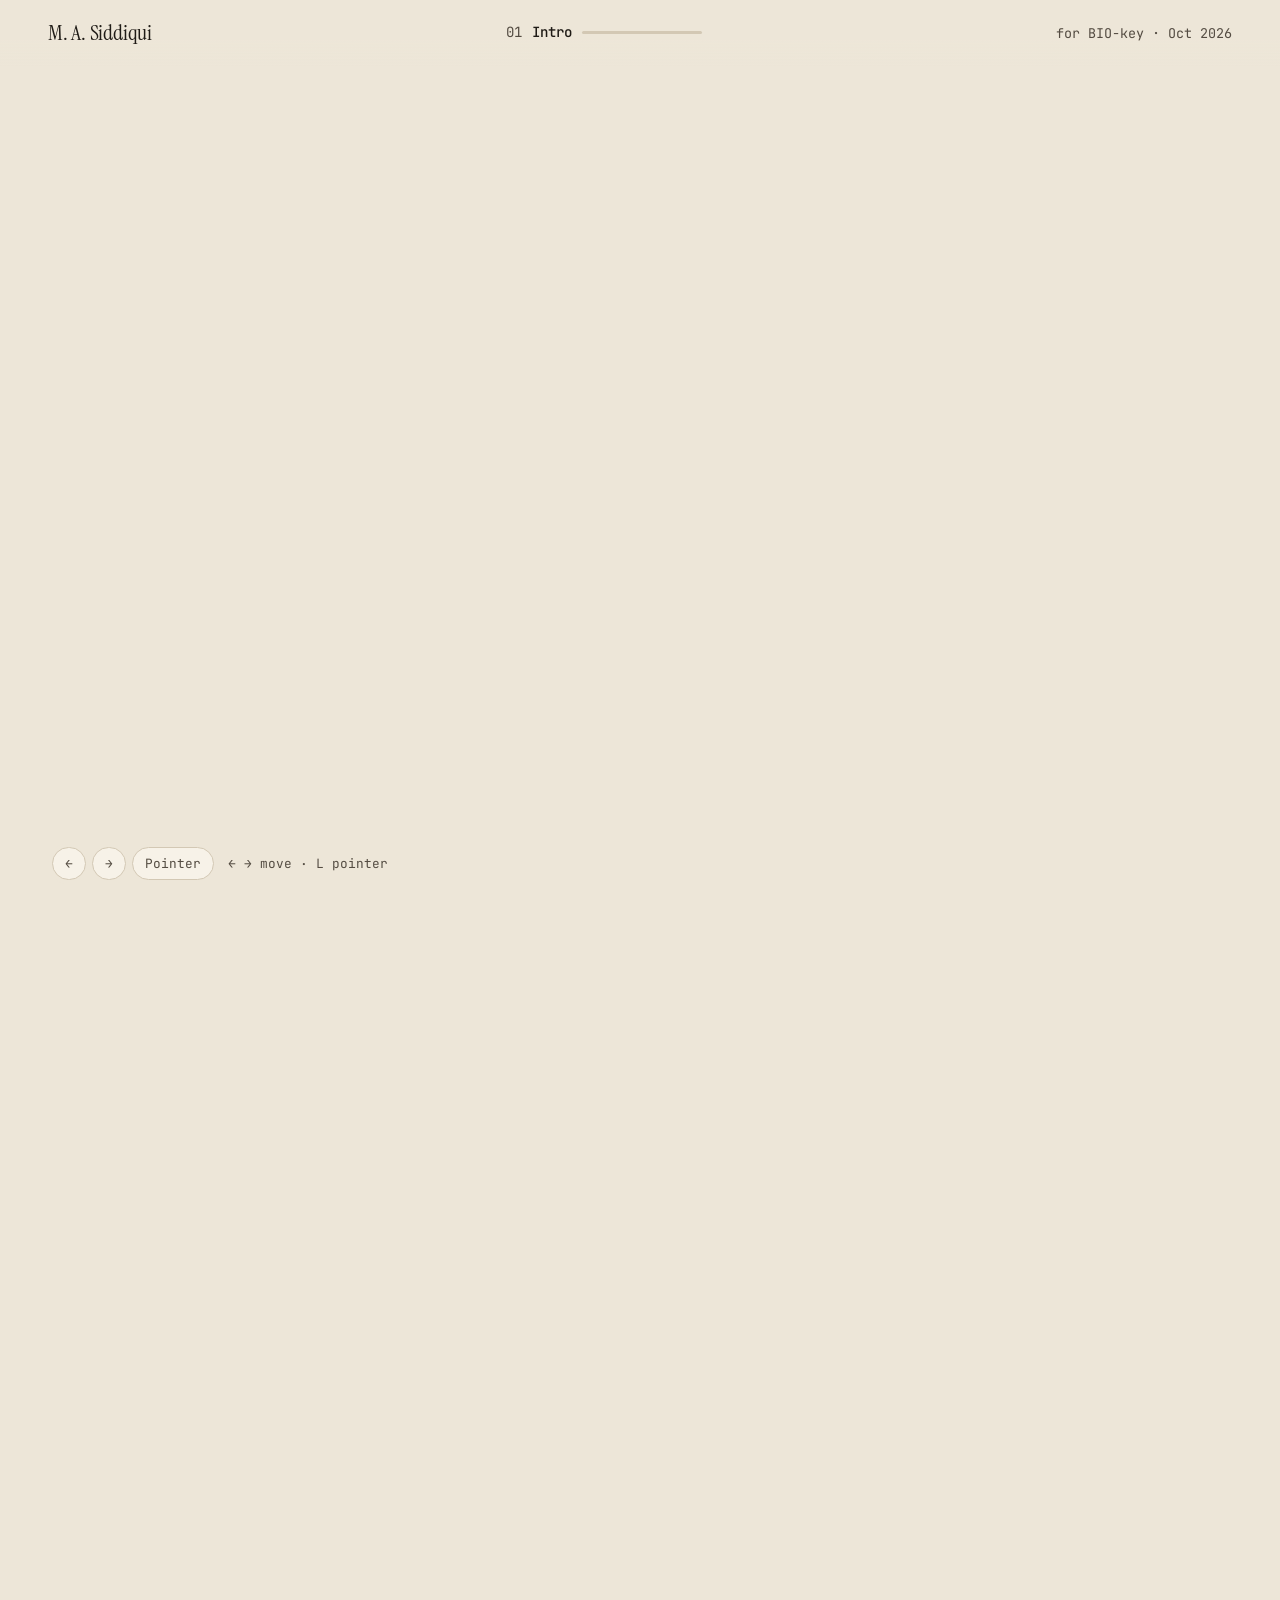
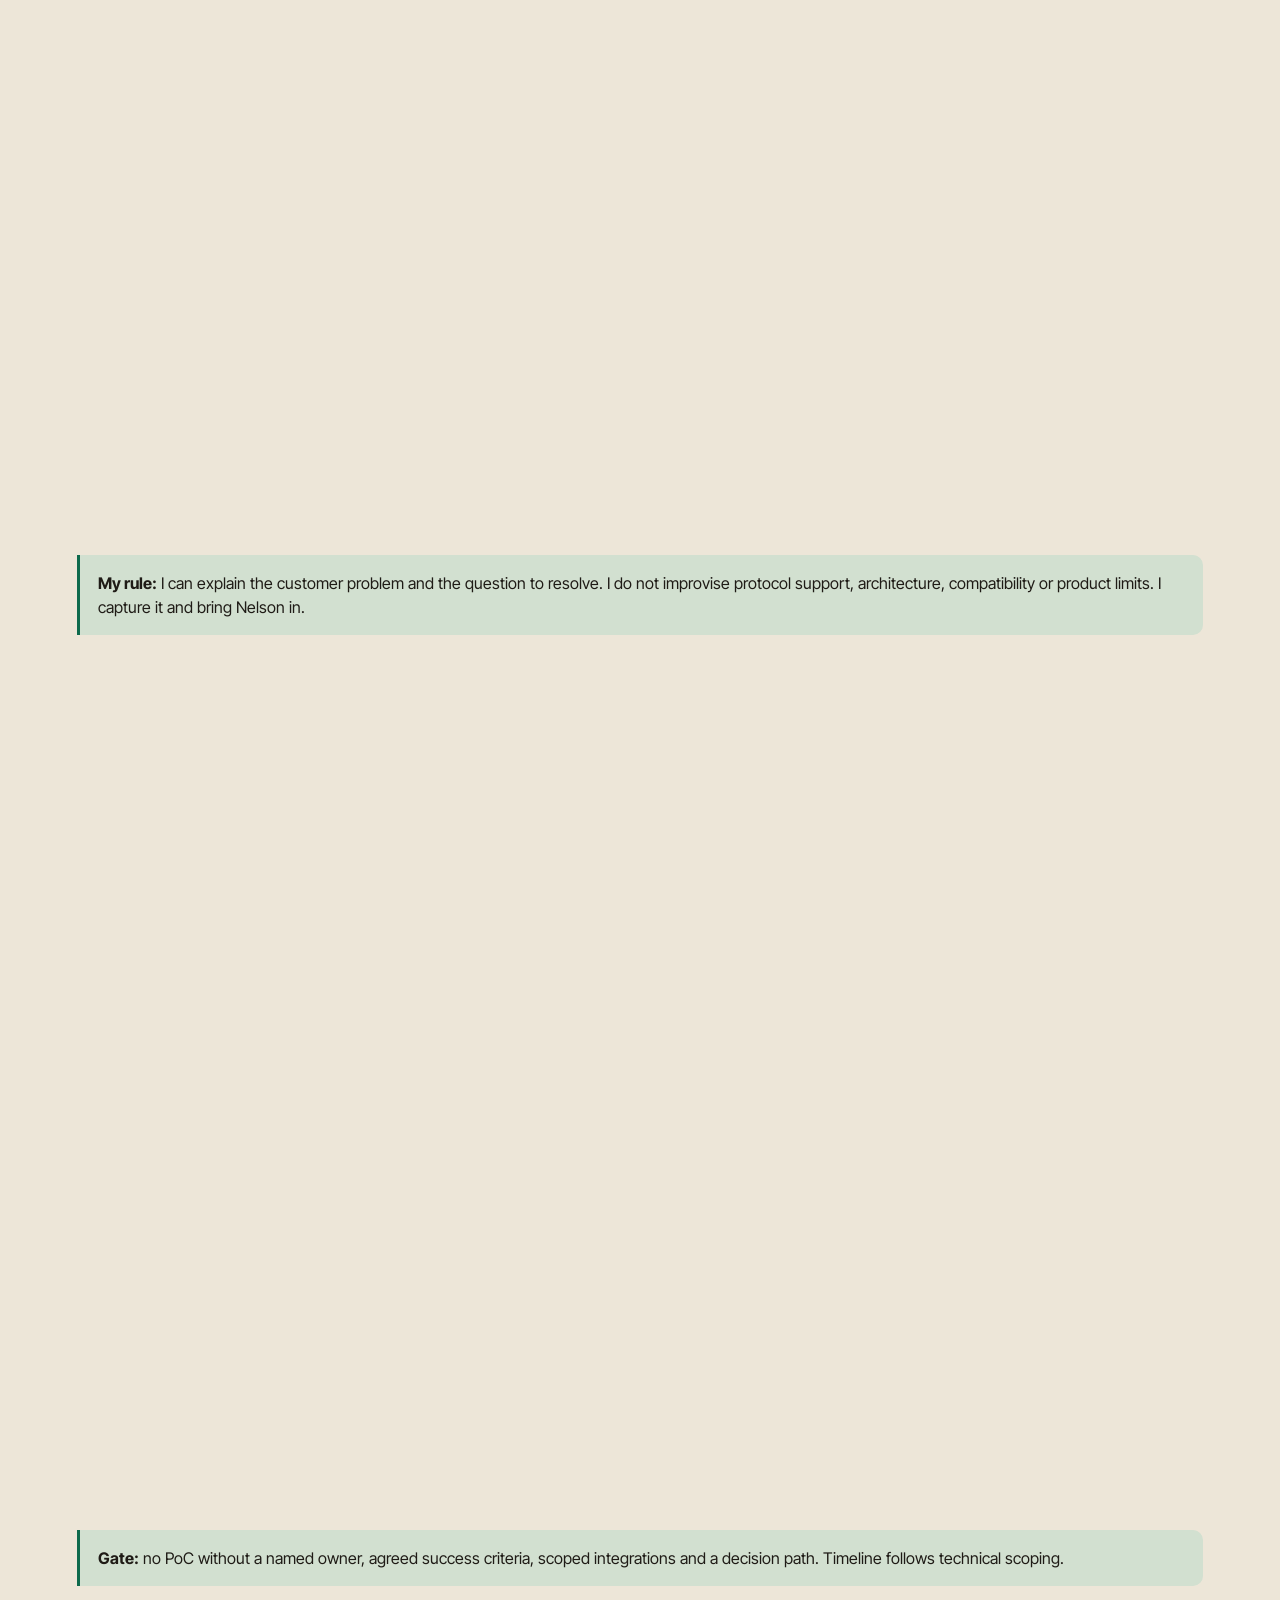
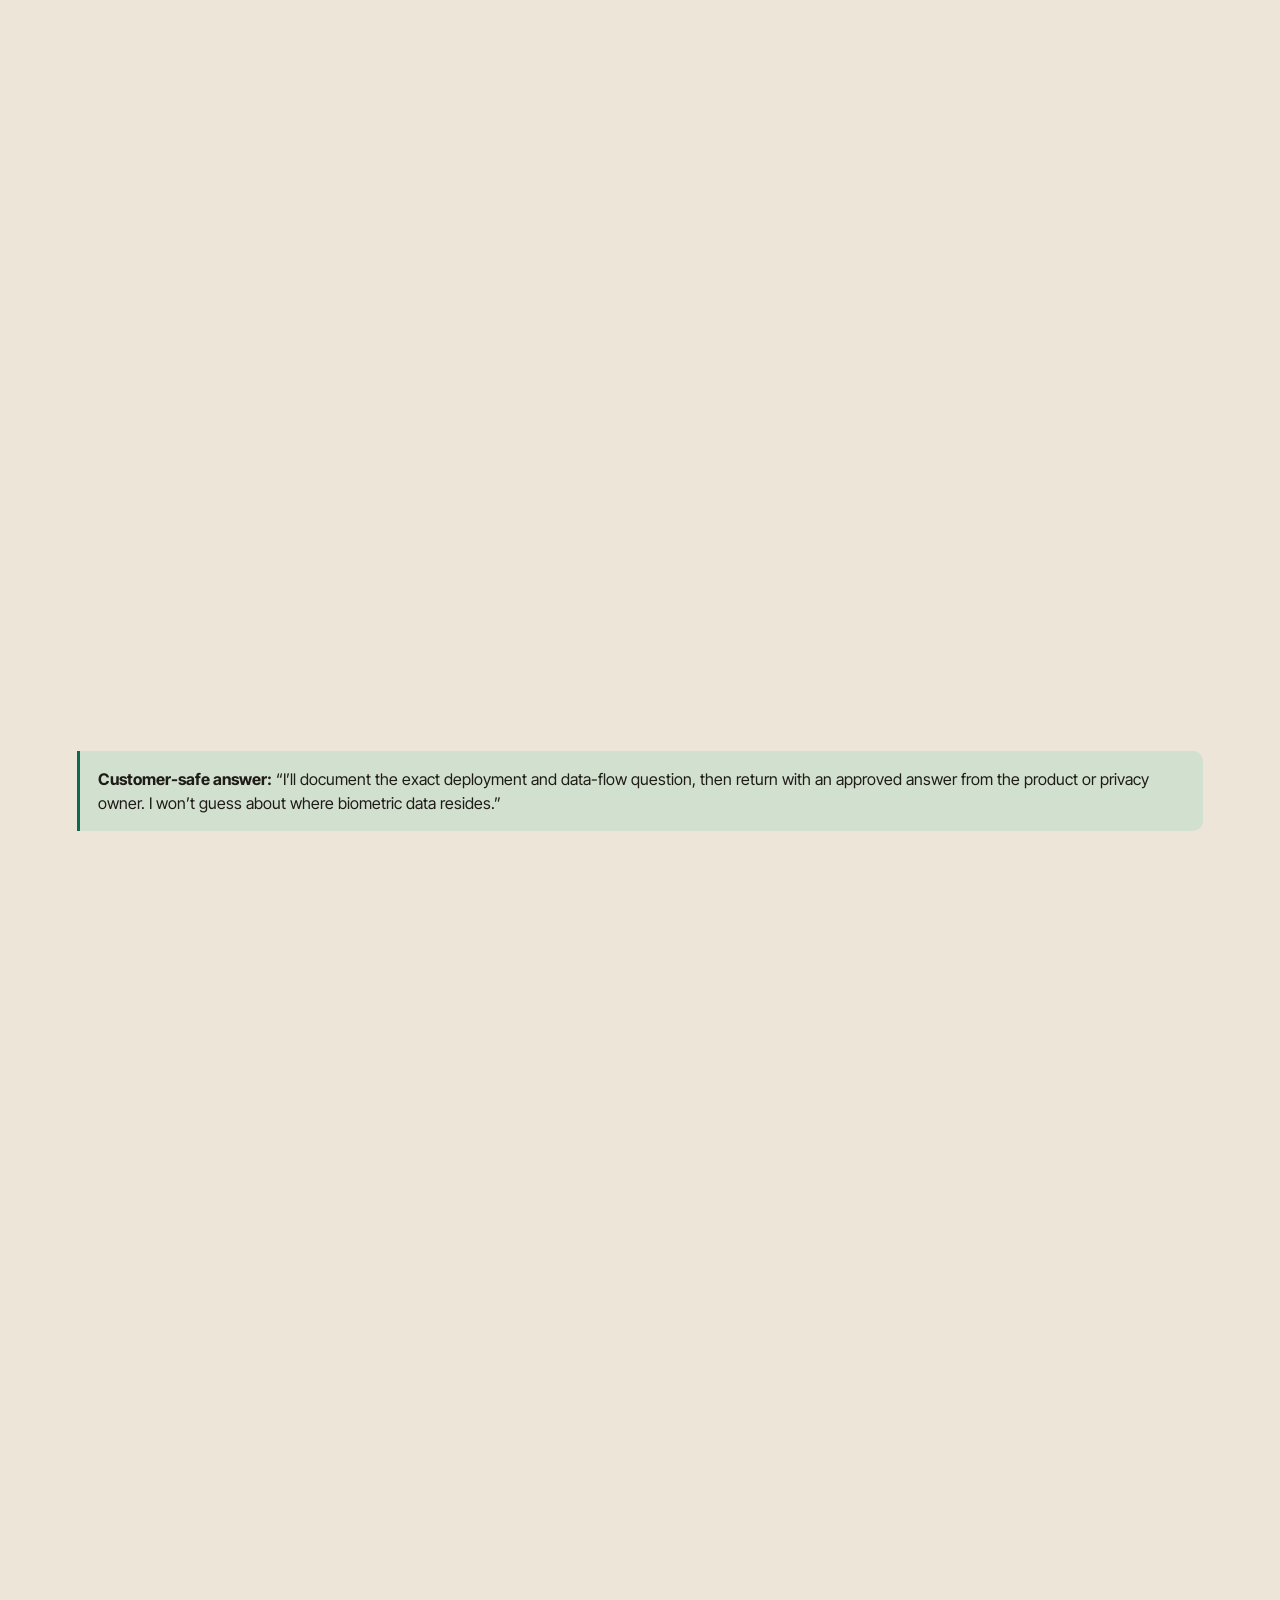
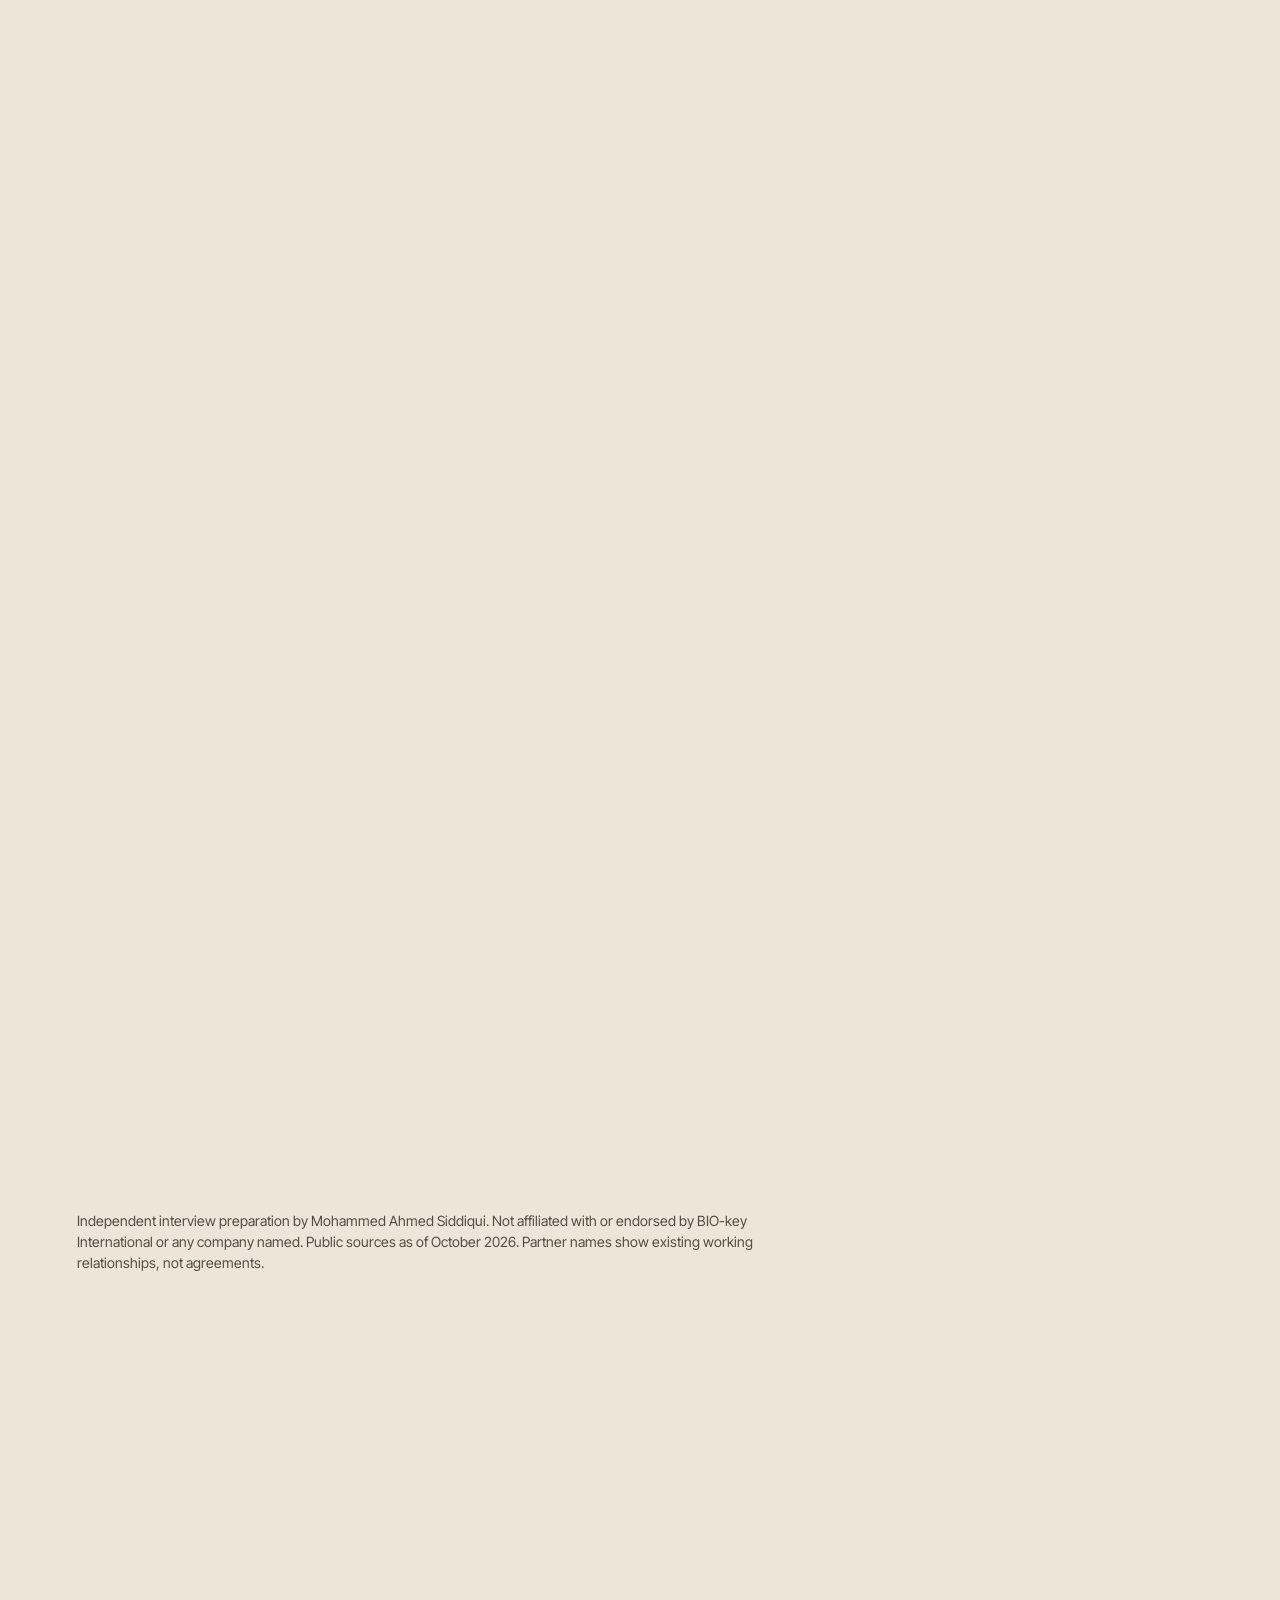
==== bio-key-v2/index.html @ af15a0be "Add bio-key-v2: updated site with Qualification gate section, Round 2 scenes, RTL/Arabic support" ====
<!doctype html>
<html lang="en">
<head>
<meta charset="utf-8">
<meta name="viewport" content="width=device-width,initial-scale=1">
<meta name="robots" content="noindex, nofollow">
<title>Mohammed Ahmed Siddiqui · BIO-key, Saudi Arabia</title>
<link rel="preconnect" href="https://fonts.googleapis.com">
<link rel="preconnect" href="https://fonts.gstatic.com" crossorigin>
<link href="https://fonts.googleapis.com/css2?family=Instrument+Serif:ital@0;1&family=Inter+Tight:wght@400;500;600;700&family=JetBrains+Mono:wght@400;500&display=swap" rel="stylesheet">
<style>
:root{
 --paper:#EDE6D8;--card:#F7F2E8;--ink:#1F1B16;--mut:#544C42;--faint:#8C8478;--rule:#D3C8B4;
 --acc:#0D6A4C;--acc-soft:#D2E0D0;--hot:#BB4C26;--hot-soft:#F1DACB;--blue:#2F5596;--amber:#8E5C08;--bar:#4A443B;
 --serif:"Instrument Serif",Georgia,"Times New Roman",serif;
 --sans:"Inter Tight",-apple-system,BlinkMacSystemFont,"Segoe UI",Roboto,Arial,sans-serif;
 --mono:"JetBrains Mono",ui-monospace,Menlo,Consolas,monospace;
 --ease:cubic-bezier(.16,1,.3,1);
}
*{box-sizing:border-box;margin:0;padding:0}
html{background:var(--paper);scroll-behavior:smooth;scroll-snap-type:y proximity}
body{font-family:var(--sans);font-size:18px;line-height:1.5;color:var(--ink);background:var(--paper);-webkit-font-smoothing:antialiased;overflow-x:hidden}
a{color:var(--acc);text-underline-offset:3px}
button{font:inherit;color:inherit}
:focus-visible{outline:2px solid var(--hot);outline-offset:3px;border-radius:6px}
::selection{background:var(--acc-soft)}

/* chrome */
.topbar{position:fixed;top:0;left:0;right:0;z-index:30;display:flex;align-items:center;justify-content:space-between;padding:16px clamp(18px,4vw,48px);background:linear-gradient(var(--paper) 60%,rgba(237,230,216,0));pointer-events:none}
.topbar>*{pointer-events:auto}
.brand{font-family:var(--serif);font-size:1.4rem;letter-spacing:-.01em}
.where{font-family:var(--mono);font-size:.88rem;color:var(--mut);display:flex;gap:10px;align-items:center}
.where b{color:var(--ink);font-weight:500}
.where .pbar{display:inline-block;width:120px;height:3px;background:var(--rule);position:relative;overflow:hidden;border-radius:2px}
.where .pbar i{position:absolute;left:0;top:0;bottom:0;width:100%;background:var(--acc);transform-origin:left;transform:scaleX(0);transition:transform .7s var(--ease)}
.for{font-family:var(--mono);font-size:.84rem;color:var(--mut)}
@media(max-width:760px){.for,.where .pbar{display:none}}
.rail{position:fixed;right:clamp(10px,1.6vw,22px);top:50%;transform:translateY(-50%);z-index:30;display:flex;flex-direction:column;gap:6px}
.rail button{display:flex;align-items:center;justify-content:flex-end;gap:10px;background:none;border:0;cursor:pointer;padding:3px 0}
.rail span{font-family:var(--mono);font-size:.76rem;color:var(--mut);opacity:0;transform:translateX(6px);transition:opacity .35s var(--ease),transform .35s var(--ease);white-space:nowrap}
.rail i{width:9px;height:9px;border-radius:50%;border:1.5px solid var(--faint);transition:all .35s var(--ease)}
.rail button:hover span,.rail button[aria-current=true] span{opacity:1;transform:none}
.rail button[aria-current=true] i{background:var(--acc);border-color:var(--acc);transform:scale(1.25)}
.rail button[aria-current=true] span{color:var(--ink)}
@media(max-width:900px){.rail{display:none}}
.ctrl{position:fixed;left:clamp(18px,4vw,48px);bottom:16px;z-index:30;display:flex;gap:6px;align-items:center;font-family:var(--mono);font-size:.8rem;color:var(--mut);background:var(--paper);padding:4px 10px 4px 4px;border-radius:99px}
.ctrl button{background:var(--card);border:1px solid var(--rule);border-radius:99px;padding:6px 12px;cursor:pointer;transition:transform .3s var(--ease),border-color .2s}
.ctrl button:hover{border-color:var(--ink);transform:translateY(-2px)}
.ctrl button[aria-pressed=true]{background:var(--hot);color:var(--card);border-color:var(--hot)}
.ctrl .k{margin-left:8px}
@media(max-width:760px){.ctrl .k,.ctrl .opt{display:none}}
#laser{position:fixed;left:0;top:0;width:22px;height:22px;margin:-11px 0 0 -11px;border-radius:50%;background:rgba(187,76,38,.92);box-shadow:0 0 0 6px rgba(187,76,38,.2),0 0 24px rgba(187,76,38,.55);pointer-events:none;z-index:50;display:none;will-change:transform}
body.laser #laser{display:block}
body.laser{cursor:none}
.ripple{position:fixed;width:16px;height:16px;margin:-8px 0 0 -8px;border:2px solid var(--hot);border-radius:50%;pointer-events:none;z-index:49;animation:rip .7s var(--ease) forwards}
@keyframes rip{to{transform:scale(5);opacity:0}}

/* layout */
section{min-height:100vh;scroll-snap-align:start;display:flex;align-items:center;padding:96px clamp(20px,6vw,96px) 84px;position:relative}
.wrap{width:100%;max-width:1240px;margin:0 auto;transform-origin:center center}
@media(min-width:900px) and (min-height:600px){
 html{scroll-snap-type:y mandatory}
 section{height:100vh;min-height:0;overflow:hidden;padding:78px clamp(48px,6vw,110px) 66px}
}
.sh{display:flex;align-items:baseline;gap:14px;font-family:var(--mono);font-size:.86rem;color:var(--mut);margin-bottom:16px;text-transform:uppercase;letter-spacing:.1em}
.sh .no{color:var(--acc);font-weight:500}
.sh .ln{flex:0 0 60px;height:1px;background:var(--rule);transform-origin:left}
h1{font-family:var(--serif);font-weight:400;font-size:clamp(3.4rem,9vw,8.2rem);line-height:.92;letter-spacing:-.025em}
h2{font-family:var(--serif);font-weight:400;font-size:clamp(2.4rem,4.4vw,4rem);line-height:1.02;letter-spacing:-.02em;max-width:22ch}
h2 em,h1 em{font-style:italic;color:var(--acc)}
h3{font-size:1.08rem;font-weight:600;letter-spacing:-.01em}
.lede{font-size:clamp(1.05rem,1.4vw,1.22rem);color:var(--mut);max-width:58ch;margin-top:12px}
.card{background:var(--card);border:1px solid var(--rule);border-radius:14px;padding:22px}
.mono{font-family:var(--mono);font-size:.84rem;color:var(--mut);letter-spacing:.01em}
.tag{display:inline-block;font-family:var(--mono);font-size:.72rem;letter-spacing:.05em;text-transform:uppercase;padding:2px 9px;border-radius:99px;border:1px solid currentColor;white-space:nowrap;vertical-align:middle}
.t-source{color:var(--acc)}.t-claim{color:var(--amber)}.t-inference{color:var(--blue)}.t-verify{color:var(--hot)}.t-cv{color:var(--ink)}
.grid{display:grid;gap:16px}
.mt{margin-top:26px}
svg{display:block;width:100%;height:auto;overflow:visible}
svg text{font-family:var(--sans);fill:var(--ink)}
svg .m{font-family:var(--mono);fill:var(--mut);font-size:12px}

/* motion */
.r{opacity:0;transform:translateY(22px);transition:opacity .8s var(--ease),transform 1s var(--ease);transition-delay:calc(var(--d,0) * 75ms)}
.in .r{opacity:1;transform:none}
.in .sh .ln{animation:ln 1s var(--ease) both}
@keyframes ln{from{transform:scaleX(0)}}
.gx{transform:scaleX(0);transform-box:fill-box;transform-origin:left center;transition:transform 1.1s var(--ease);transition-delay:calc(var(--d,0) * 70ms + 250ms)}
.gy{transform:scaleY(0);transform-box:fill-box;transform-origin:center bottom;transition:transform 1.2s var(--ease);transition-delay:calc(var(--d,0) * 120ms + 250ms)}
.in .gx,.in .gy{transform:none}
.pop{opacity:0;transform:scale(.3);transform-box:fill-box;transform-origin:center;transition:opacity .5s ease,transform .8s var(--ease);transition-delay:calc(var(--d,0) * 60ms + 200ms)}
.in .pop{opacity:1;transform:none}
.drw{stroke-dasharray:100;stroke-dashoffset:100;transition:stroke-dashoffset 1.6s var(--ease);transition-delay:calc(var(--d,0) * 60ms + 150ms)}
.in .drw{stroke-dashoffset:var(--to,0)}
.swap{animation:sw .45s var(--ease)}
@keyframes sw{from{opacity:0;transform:translateY(6px)}}
@media(prefers-reduced-motion:reduce){html{scroll-behavior:auto}.r,.gx,.gy,.pop,.drw{transition:none!important}.r,.pop{opacity:1;transform:none}.gx,.gy{transform:none}.drw{stroke-dashoffset:var(--to,0)}.flow i,.swap{animation:none!important}}

@media(max-width:760px){#s-qualify .grid,#s-techmap .grid,#s-poc .grid,#s-privacy .grid,#s-never .grid{grid-template-columns:1fr!important}}
/* hero */
.hero .kick{font-family:var(--mono);font-size:.88rem;color:var(--mut);letter-spacing:.06em;text-transform:uppercase}
.hero h1{margin-top:20px}
.hero .say{font-family:var(--serif);font-style:italic;font-size:clamp(1.5rem,2.5vw,2.1rem);line-height:1.2;margin-top:24px;max-width:32ch}
.hero .facts{display:flex;flex-wrap:wrap;gap:8px 18px;margin-top:20px;font-family:var(--mono);font-size:.88rem;color:var(--mut)}
.hero .facts span::before{content:"— ";color:var(--acc)}
.stats{display:grid;grid-template-columns:repeat(4,1fr);border-top:1.5px solid var(--ink);margin-top:40px}
.stat{padding:18px 18px 4px 0;border-right:1px solid var(--rule)}
.stat:last-child{border-right:0}
.stat+.stat{padding-left:18px}
.stat b{display:block;font-family:var(--serif);font-weight:400;font-size:clamp(2.4rem,4.2vw,3.7rem);line-height:1;letter-spacing:-.02em}
.stat span{display:block;font-size:.95rem;color:var(--mut);margin-top:8px;max-width:22ch}
@media(max-width:760px){.stats{grid-template-columns:1fr 1fr}.stat:nth-child(2){border-right:0}.stat:nth-child(3){padding-left:0}}
.hfoot{display:flex;flex-wrap:wrap;align-items:center;justify-content:space-between;gap:16px;margin-top:28px}
.toc{display:flex;flex-wrap:wrap;gap:8px}
.toc button{background:none;border:1px solid var(--rule);border-radius:99px;padding:6px 14px;font-size:.92rem;cursor:pointer;transition:border-color .3s,color .3s,transform .3s var(--ease)}
.toc button:hover{border-color:var(--acc);color:var(--acc);transform:translateY(-2px)}
.toc button b{font-family:var(--mono);font-weight:400;color:var(--acc);margin-right:6px;font-size:.8rem}
.stop{font-family:var(--serif);font-style:italic;font-size:1.25rem;color:var(--mut)}
.stop::before{content:"";display:inline-block;width:8px;height:8px;border-radius:50%;background:var(--acc);margin-right:10px;vertical-align:middle;animation:pulse 2.4s ease-in-out infinite}
@keyframes pulse{50%{opacity:.25}}

/* brief */
.brief{grid-template-columns:repeat(3,1fr);margin-top:36px}
.brief .card{padding:30px;transition:transform .5s var(--ease),box-shadow .5s var(--ease)}
.brief .card:hover{transform:translateY(-6px);box-shadow:0 22px 40px -28px rgba(31,27,22,.4)}
.brief .n{font-family:var(--serif);font-size:3.6rem;line-height:1;color:var(--acc)}
.brief h3{margin-top:14px;font-size:1.35rem;line-height:1.25}
.brief p{color:var(--mut);margin-top:10px;font-size:1.02rem}
@media(max-width:900px){.brief{grid-template-columns:1fr}}

/* career */
.career{grid-template-columns:1.6fr 1fr;align-items:stretch;margin-top:28px}
@media(max-width:960px){.career{grid-template-columns:1fr}}
.role{cursor:pointer}
.role rect.b{transition:fill .3s}
.role:hover rect.b{fill:#2E7A5E}
.role.sel rect.b{fill:var(--acc)}
.role.sel text.l{font-weight:700}
.panel{min-height:340px}
.panel h3{font-size:1.55rem;font-family:var(--serif);font-weight:400;letter-spacing:-.01em;line-height:1.15}
.panel ul{list-style:none;margin-top:14px;display:flex;flex-direction:column;gap:10px}
.panel li{padding-left:18px;position:relative;font-size:1rem}
.panel li::before{content:"";position:absolute;left:0;top:.65em;width:8px;height:2px;background:var(--acc)}

/* record */
.rec{grid-template-columns:repeat(3,1fr);margin-top:26px}
.rec .card{display:flex;flex-direction:column;gap:6px}
.rec .big{font-family:var(--serif);font-size:2.8rem;line-height:1;letter-spacing:-.02em;margin-top:6px}
.rec .cap{font-size:.95rem;color:var(--mut)}
@media(max-width:960px){.rec{grid-template-columns:1fr 1fr}}
@media(max-width:620px){.rec{grid-template-columns:1fr}}
.months{display:grid;grid-template-columns:repeat(20,1fr);gap:3px;margin-top:18px;align-items:end;height:58px}
.months i{display:block;height:30px;border-radius:3px;background:var(--rule);transform-origin:bottom}
.months i.best{background:var(--acc);height:56px}
.in .months i{animation:mb .7s var(--ease) both;animation-delay:calc(var(--d) * 35ms + 300ms)}
@keyframes mb{from{transform:scaleY(0)}}
.mlab{display:flex;justify-content:space-between;font-family:var(--mono);font-size:.74rem;color:var(--mut);margin-top:6px}

/* network */
.netw{grid-template-columns:1.35fr 1fr;align-items:center;margin-top:20px}
@media(max-width:960px){.netw{grid-template-columns:1fr}}
.filters{display:flex;flex-wrap:wrap;gap:8px}
.filters button{background:var(--card);border:1px solid var(--rule);border-radius:99px;padding:7px 15px;cursor:pointer;font-size:.92rem;transition:background .3s,color .3s,border-color .3s}
.filters button[aria-pressed=true]{background:var(--ink);color:var(--paper);border-color:var(--ink)}
.nn{transition:opacity .35s}
.nn circle{transition:transform .4s var(--ease);transform-box:fill-box;transform-origin:center}
.nn:hover circle{transform:scale(1.5)}
.nl{stroke:var(--rule);stroke-width:1.2;transition:opacity .35s,stroke .35s}
.fade{opacity:.12}
.groups{display:flex;flex-direction:column;gap:14px;margin-top:20px}
.groups .g{display:flex;align-items:baseline;border-bottom:1px solid var(--rule);padding-bottom:12px;cursor:pointer}
.groups .g b{font-family:var(--serif);font-size:2.5rem;font-weight:400;line-height:1;margin-right:14px;min-width:64px}
.groups .g span{color:var(--mut);font-size:.95rem}

/* market */
.mkt{grid-template-columns:1fr 1.25fr;margin-top:24px;align-items:start}
@media(max-width:960px){.mkt{grid-template-columns:1fr}}
.ctl{display:flex;flex-direction:column}
.ctl button{display:flex;align-items:center;gap:14px;text-align:left;background:none;border:0;border-bottom:1px solid var(--rule);padding:13px 12px;cursor:pointer;transition:background-color .25s,box-shadow .25s}
.ctl button:hover{background:rgba(247,242,232,.6)}
.ctl button[aria-pressed=true]{background:var(--card);box-shadow:inset 4px 0 0 var(--acc)}
.ctl .code{font-family:var(--mono);font-size:.84rem;color:var(--acc);min-width:110px}
.ctl .nm{font-size:1rem;flex:1}
.ctlD{height:268px;overflow:hidden}
.ctlD h3{font-family:var(--serif);font-weight:400;font-size:2rem;line-height:1.1;margin-top:8px}
.ctlD .lab{font-family:var(--mono);font-size:.74rem;text-transform:uppercase;letter-spacing:.1em;color:var(--mut);margin-top:16px}
.ctlD p{margin-top:4px;font-size:1.02rem}
.heat{margin-top:14px}
.heat table{width:100%;border-collapse:collapse;font-size:.95rem}
.heat th{font-family:var(--mono);font-weight:400;font-size:.76rem;color:var(--mut);text-align:center;padding:6px}
.heat th:first-child{text-align:left}
.heat td{padding:8px 6px;border-top:1px solid var(--rule);text-align:center}
.heat td:first-child{text-align:left}
.dot{display:inline-block;width:15px;height:15px;border-radius:50%;border:1.5px solid var(--acc);vertical-align:middle}
.dot.f{background:var(--acc)}.dot.h{background:linear-gradient(90deg,var(--acc) 50%,transparent 50%)}.dot.o{border-color:var(--faint)}

/* bk */
.bkrow{grid-template-columns:1.25fr 1fr 1fr 1fr;margin-top:16px}
@media(max-width:960px){.bkrow{grid-template-columns:1fr 1fr}}
.bkrow .card{padding:16px 18px}
.bkrow b{display:block;font-family:var(--serif);font-weight:400;font-size:2.2rem;line-height:1.05}
.bkrow .ds{display:block;font-size:.92rem;color:var(--mut);margin:6px 0 10px}
.legend{display:flex;flex-wrap:wrap;gap:16px;font-size:.92rem;color:var(--mut);margin-top:8px}
.legend i{display:inline-block;width:11px;height:11px;border-radius:50%;margin-right:6px;vertical-align:middle}
.ev .evn{transition:fill .2s}
.ev:hover .evn{fill:var(--acc)}

/* fit */
.fitw{grid-template-columns:1.6fr 1fr;margin-top:22px;align-items:start}
@media(max-width:960px){.fitw{grid-template-columns:1fr}}
.fm{width:100%;border-collapse:collapse}
.fm th{font-family:var(--mono);font-weight:400;font-size:.76rem;color:var(--mut);text-transform:uppercase;letter-spacing:.08em;padding:0 8px 10px;text-align:center}
.fm th:first-child{text-align:left}
.fm td{border-top:1px solid var(--rule);padding:10px 8px;vertical-align:middle}
.fm td.c{text-align:center;width:84px}
.fm .need{font-size:1rem;font-weight:600}
.fm .ev2{font-size:.9rem;color:var(--mut);margin-top:2px}
.fm tr{transition:background-color .25s}
.fm tr:hover{background:rgba(237,230,216,.6)}
.fdot{display:inline-block;width:17px;height:17px;border-radius:50%}
.fdot.d{background:var(--acc)}.fdot.a{background:var(--blue);opacity:.8}.fdot.g{border:2px solid var(--hot);background:var(--hot-soft)}
.stack{display:flex;height:18px;border-radius:99px;overflow:hidden;margin:14px 0 8px}
.stack i{display:block;height:100%;transform-origin:left}
.in .stack i{animation:gxk 1.2s var(--ease) both;animation-delay:calc(var(--d) * 150ms + 300ms)}
@keyframes gxk{from{transform:scaleX(0)}}
.gapc{border:1.5px solid var(--hot)}
.gapc h3{font-family:var(--serif);font-weight:400;font-size:1.8rem;line-height:1.1}
.gapc ol{margin:14px 0 0 20px;display:flex;flex-direction:column;gap:8px;font-size:1rem}

/* channel */
.chw{grid-template-columns:1.55fr 1fr;margin-top:22px;align-items:start}
@media(max-width:960px){.chw{grid-template-columns:1fr}}
.tier{display:grid;grid-template-columns:128px 1fr;gap:14px;align-items:center}
.tier .tn{font-family:var(--mono);font-size:.76rem;text-transform:uppercase;letter-spacing:.08em;color:var(--mut)}
.chips{display:flex;flex-wrap:wrap;gap:8px}
.chip{background:var(--card);border:1px solid var(--rule);border-radius:10px;padding:8px 13px;font-size:.95rem;cursor:pointer;transition:transform .35s var(--ease),border-color .25s,background-color .25s,color .25s;text-align:left}
.chip:hover{transform:translateY(-3px);border-color:var(--ink)}
.chip[aria-pressed=true]{background:var(--ink);color:var(--paper);border-color:var(--ink)}
.chip.k-core{border-color:var(--acc);color:var(--acc);font-weight:600}
.chip.k-anchor{border-color:var(--acc);box-shadow:inset 0 0 0 1px var(--acc);font-weight:600}
.chip.k-eval{border-style:dashed;border-color:var(--blue)}
.chip.k-gap{border-style:dashed;border-color:var(--hot);color:var(--hot)}
.chip.k-mine::after{content:"●";color:var(--acc);font-size:.6rem;margin-left:6px;vertical-align:middle}
.chip[aria-pressed=true].k-gap,.chip[aria-pressed=true].k-core{color:var(--paper)}
.flow{height:24px;margin-left:142px;position:relative;width:2px;background:var(--rule)}
.flow i{position:absolute;left:-3px;top:0;width:8px;height:8px;border-radius:50%;background:var(--acc);animation:fl 2.4s linear infinite}
@keyframes fl{from{transform:translateY(-4px);opacity:0}20%{opacity:1}80%{opacity:1}to{transform:translateY(20px);opacity:0}}
@media(max-width:620px){.tier{grid-template-columns:1fr}.flow{margin-left:10px}}
.chD{height:250px;overflow:hidden}
.chD h3{font-family:var(--serif);font-weight:400;font-size:1.9rem;line-height:1.1;margin-top:8px}
.chD p{margin-top:10px;font-size:1rem}
.prin{margin-top:14px;padding:16px 18px;border-left:3px solid var(--acc);background:var(--acc-soft);border-radius:0 10px 10px 0;font-size:1rem}
.keyline{display:flex;flex-wrap:wrap;gap:16px;font-size:.86rem;color:var(--mut);margin-top:18px}
.keyline span{display:inline-flex;align-items:center;gap:6px}
.keyline i{display:inline-block;width:18px;height:12px;border-radius:3px}

/* compete */
.cmpw{grid-template-columns:1.3fr 1fr;margin-top:22px;align-items:center}
@media(max-width:960px){.cmpw{grid-template-columns:1fr}}
.cp circle{transition:transform .4s var(--ease);transform-box:fill-box;transform-origin:center}
.cp:hover circle{transform:scale(1.6)}
.wl{list-style:none;display:flex;flex-direction:column;gap:10px;margin-top:10px}
.wl li{font-size:1rem;padding-left:22px;position:relative}
.wl li::before{content:"+";position:absolute;left:0;color:var(--acc);font-weight:700}
.wl.neg li::before{content:"−";color:var(--hot)}

/* questions */
.qs{grid-template-columns:1fr 1fr;margin-top:26px;counter-reset:q;column-gap:28px}
@media(max-width:900px){.qs{grid-template-columns:1fr}}
.q{padding:18px 20px 18px 66px;position:relative;font-size:1.08rem;border-top:1px solid var(--rule)}
.q::before{counter-increment:q;content:counter(q,decimal-leading-zero);position:absolute;left:12px;top:14px;font-family:var(--serif);font-size:2.1rem;line-height:1;color:var(--acc)}
.close{margin-top:36px;display:flex;flex-wrap:wrap;justify-content:space-between;align-items:end;gap:20px;border-top:1.5px solid var(--ink);padding-top:22px}
.close .thx{font-family:var(--serif);font-size:clamp(2.2rem,4vw,3.4rem);line-height:1}
.close .ct{font-family:var(--mono);font-size:.92rem;display:flex;flex-direction:column;gap:4px;text-align:right}

/* sources */
.srcs{grid-template-columns:repeat(auto-fit,minmax(360px,1fr));margin-top:20px;gap:0 28px}
.src{border-top:1px solid var(--rule);padding:8px 0;font-size:.9rem;display:grid;grid-template-columns:44px 1fr;gap:6px}
.src .id{font-family:var(--mono);color:var(--acc);font-size:.8rem;padding-top:2px}
.src a{display:block;font-family:var(--mono);font-size:.74rem;word-break:break-all;margin-top:2px}
.disc{margin-top:20px;font-size:.88rem;color:var(--mut);max-width:90ch}

/* print */
@media print{
 @page{size:A4 landscape;margin:10mm}
 .topbar,.rail,.ctrl,#laser{display:none!important}
 html{scroll-snap-type:none}
 section{height:auto!important;min-height:auto;overflow:visible!important;break-after:page;padding:10mm 0}
 .wrap{transform:none!important}
 .r,.pop{opacity:1!important;transform:none!important}.gx,.gy{transform:none!important}.drw{stroke-dashoffset:var(--to,0)!important}
 .flow i{display:none}
}
</style>
</head>
<body>
<header class="topbar">
 <div class="brand">M. A. Siddiqui</div>
 <div class="where" aria-live="polite"><span id="wNo">01</span><b id="wName">Intro</b><span class="pbar"><i id="wBar"></i></span></div>
 <div class="for">for BIO-key · Oct 2026</div>
</header>
<nav class="rail" id="rail" aria-label="Sections"></nav>
<div class="ctrl" id="ctrl">
 <button type="button" id="prev" aria-label="Previous section">←</button>
 <button type="button" id="next" aria-label="Next section">→</button>
 <button type="button" class="opt" id="laserBtn" aria-pressed="false">Pointer</button>
 <span class="k">← → move · L pointer</span>
</div>
<div id="laser" aria-hidden="true"></div>

<main>
<!-- 01 HERO -->
<section id="s-intro" data-name="Intro" class="hero">
 <div class="wrap">
  <p class="kick r">Business Development Manager, Saudi Arabia · BIO-key International</p>
   <p class="mono r" lang="ar" dir="rtl" style="margin-top:8px;color:var(--acc);font-size:1rem">السلام عليكم، وشكرًا لكم على إتاحة هذه الفرصة.</p>
  <h1 class="r" style="--d:1">Mohammed<br>Ahmed <em>Siddiqui</em></h1>
  <p class="say r" style="--d:2">I have not sold IAM software directly. I bring Saudi channel execution and compliance-led selling, and I will close the product gap with your technical team.</p>
  <div class="facts r" style="--d:3"><span>Riyadh</span><span>Transferable Iqama</span><span>Registered Engineer, SCE</span><span>MSc Telecom Eng., King Saud University</span></div>
  <div class="stats r" style="--d:4">
   <div class="stat"><b data-count="8" data-suffix="+">0</b><span>years of B2B sales in Saudi Arabia</span></div>
   <div class="stat"><b data-count="50" data-suffix="+">0</b><span>system integrators in my network</span></div>
   <div class="stat"><b data-count="35" data-prefix="$" data-suffix="M">0</b><span>pipeline identified, ~80% self-sourced</span></div>
   <div class="stat"><b data-count="117" data-suffix="%">0</b><span>of last year's USD 1.5M target</span></div>
  </div>
  <div class="hfoot r" style="--d:6">
   <div class="toc" id="toc"></div>
   <div class="stop">Please stop me at any point. I'm happy to go wherever is most useful.</div>
  </div>
 </div>
</section>

<!-- 03 CAREER -->
<section id="s-career" data-name="Career">
 <div class="wrap">
  <div class="sh r"><span class="no">03</span><span class="ln"></span><span>Career</span></div>
  <h2 class="r" style="--d:1">Eight years in the Kingdom, <em>each role a step closer</em> to this one.</h2>
  <div class="grid career">
   <div class="card r" style="--d:2"><div id="careerChart"></div><p class="mono" style="margin-top:6px">Click a role</p></div>
   <div class="card panel r" style="--d:3" id="careerPanel" aria-live="polite"></div>
  </div>
 </div>
</section>

<!-- 04 RECORD -->
<section id="s-record" data-name="Track record">
 <div class="wrap">
  <div class="sh r"><span class="no">04</span><span class="ln"></span><span>Track record</span></div>
  <h2 class="r" style="--d:1">The numbers behind it.</h2>
  <div class="grid rec">
   <div class="card r" style="--d:2"><span class="mono">Promise · pipeline identified, USD</span><div id="pipeChart"></div><span class="cap">PIF entities, ministries, data centres, airports, giga-projects.</span></div>
   <div class="card r" style="--d:3"><span class="mono">Promise · how it was sourced</span><div id="donutChart"></div><span class="cap">Prospecting, consultants, partner referrals, tender intelligence.</span></div>
   <div class="card r" style="--d:4"><span class="mono">Promise · previous annual target</span><div id="gaugeChart"></div><span class="cap">Of USD 1.5M, as sole rep in Saudi Arabia.</span></div>
   <div class="card r" style="--d:5"><span class="mono">Nuevo · Jun 2023 – Jan 2025</span><div class="big">SAR 4M+ closed</div><span class="cap">#1 by monthly sales value three times</span><div class="months" id="months"></div><div class="mlab"><span>Jun '23</span><span>Sep · Oct '23 · Jan '24</span><span>Jan '25</span></div></div>
   <div class="card r" style="--d:6"><span class="mono">Deal size I run end to end</span><div id="dealChart"></div><span class="cap">Discovery to Etimad award. Largest Nuevo deal ~SAR 1.25M.</span></div>
   <div class="card r" style="--d:7"><span class="mono">Promise · what I cover alone</span><div id="covChart"></div><span class="cap">Sole in-Kingdom rep · USD 2.4M annual target.</span></div>
  </div>
 </div>
</section>

<!-- 05 NETWORK -->
<section id="s-network" data-name="Network">
 <div class="wrap">
  <div class="sh r"><span class="no">05</span><span class="ln"></span><span>The network I bring</span></div>
  <h2 class="r" style="--d:1">The partners I <em>work with today.</em></h2>
  <div class="grid netw">
   <div class="r" style="--d:2"><div id="netChart"></div></div>
   <div class="r" style="--d:3">
    <div class="filters" id="netFilters"></div>
    <div class="groups" id="netGroups"></div>
    <p class="mono" style="margin-top:16px">Working relationships today, not commitments to BIO-key.</p>
   </div>
  </div>
 </div>
</section>

<!-- 06 WHY NOW -->
<section id="s-why" data-name="Why now">
 <div class="wrap">
  <div class="sh r"><span class="no">06</span><span class="ln"></span><span>Market · why now</span></div>
  <h2 class="r" style="--d:1">In the Kingdom, identity is a <em>compliance purchase.</em></h2>
  <div class="grid mkt">
   <div class="ctl r" style="--d:2" id="ctlList" role="group" aria-label="Regulatory controls"></div>
   <div class="r" style="--d:3">
    <div class="card ctlD" id="ctlDetail" aria-live="polite"></div>
    <div class="card heat"><div style="display:flex;justify-content:space-between;align-items:center"><span class="mono">Which rules drive which sector</span><span class="tag t-inference">My reading</span></div><div id="heat"></div></div>
   </div>
  </div>
 </div>
</section>

<!-- 07 BIO-KEY -->
<section id="s-bk" data-name="BIO-key today">
 <div class="wrap">
  <div class="sh r"><span class="no">07</span><span class="ln"></span><span>BIO-key in the region</span></div>
  <h2 class="r" style="--d:1">Public announcements are <em>picking up pace.</em></h2>
  <div class="card r mt" style="--d:2;padding:18px 22px 14px"><div id="bkTimeline"></div>
   <div class="legend"><span><i style="background:var(--acc)"></i>Saudi Arabia</span><span><i style="background:var(--blue)"></i>Regional, country named</span><span><i style="background:var(--card);border:2px solid var(--hot)"></i>Middle East, country not disclosed</span><span style="margin-left:auto" class="mono">Releases I tracked; not exhaustive</span></div>
  </div>
  <div class="grid bkrow" id="bkRow"></div>
 </div>
</section>

<!-- ROUND 2 SCENES -->
<section id="s-qualify" data-name="Qualification gate"><div class="wrap">
 <div class="sh r"><span class="no">08</span><span class="ln"></span><span>Qualification gate</span></div>
 <h2 class="r" style="--d:1">Earn the <em>technical handoff.</em></h2>
 <p class="lede r" style="--d:2">No demo request until the problem, environment and buying path are clear.</p>
 <div class="grid" style="grid-template-columns:repeat(4,1fr);gap:12px;margin-top:24px">
  <div class="card r"><span class="mono">01 · USE CASE</span><h3 style="margin-top:8px">What must change?</h3><p>Login, MFA, passwordless, shared workstation or legacy access?</p></div>
  <div class="card r"><span class="mono">02 · USERS + ENVIRONMENT</span><h3 style="margin-top:8px">Who and where?</h3><p>User groups, scale to confirm, endpoints, remote/on-site, on-prem/cloud/hybrid.</p></div>
  <div class="card r"><span class="mono">03 · IDENTITY</span><h3 style="margin-top:8px">What exists?</h3><p>Current IdP, AD/LDAP, apps, protocols and integrations required.</p></div>
  <div class="card r"><span class="mono">04 · DRIVER</span><h3 style="margin-top:8px">Why now?</h3><p>Control or audit driver, risk, deadline and business consequence.</p></div>
  <div class="card r"><span class="mono">05 · BUYER</span><h3 style="margin-top:8px">Who owns it?</h3><p>Technical champion, security owner, budget holder and procurement route.</p></div>
  <div class="card r"><span class="mono">06 · COMMERCIAL</span><h3 style="margin-top:8px">Can it proceed?</h3><p>Budget status, funding path, timeline and decision process.</p></div>
  <div class="card r" style="background:var(--acc-soft);border-color:var(--acc)"><span class="mono">07 · DECISION</span><h3 style="margin-top:8px">Qualified?</h3><p>Problem, fit, owner, timing and next step recorded.</p></div>
  <div class="card r" style="background:var(--ink);color:var(--paper)"><span class="mono" style="color:#d2e0d0">08 · HANDOFF</span><h3 style="margin-top:8px">Pre-sales with context</h3><p style="color:#e4ded3">Written discovery summary, unknowns, stakeholders and agreed customer meeting.</p></div>
 </div>
</div></section>
<section id="s-techmap" data-name="Technical conversation map"><div class="wrap">
 <div class="sh r"><span class="no">09</span><span class="ln"></span><span>Technical conversation map</span></div>
 <h2 class="r" style="--d:1">Explain the use case. <em>Bring Nelson in for design.</em></h2>
 <div class="grid" style="grid-template-columns:1fr 1fr;gap:16px;margin-top:24px">
  <div class="card r"><span class="tag t-source">I can lead</span><h3 style="margin-top:12px;font-size:1.4rem">Business and discovery</h3><ul class="wl"><li>Use case, user journey and operational friction</li><li>Why shared workstations shouldn't mean shared accounts</li><li>Why passwordless may matter for legacy, hybrid or on-prem estates</li><li>Business driver, stakeholders, risk and acceptance criteria</li><li>Capture existing identity stack without claiming integration fit</li></ul></div>
  <div class="card r" style="border:1.5px solid var(--acc)"><span class="tag t-verify">Nelson / pre-sales</span><h3 style="margin-top:12px;font-size:1.4rem">Technical validation</h3><ul class="wl"><li>AD/LDAP architecture and directory dependencies</li><li>SAML, OIDC and RADIUS: supported flows and configuration</li><li>Legacy/on-prem topology and integration feasibility</li><li>FIDO2/passkeys, reader/device compatibility and enrolment</li><li>On-prem vs cloud design, security boundaries and data flows</li></ul></div>
 </div><p class="prin"><b>My rule:</b> I can explain the customer problem and the question to resolve. I do not improvise protocol support, architecture, compatibility or product limits. I capture it and bring Nelson in.</p>
</div></section>
<section id="s-poc" data-name="PoC flow"><div class="wrap">
 <div class="sh r"><span class="no">10</span><span class="ln"></span><span>PoC flow</span></div>
 <h2 class="r" style="--d:1">A PoC is a <em>decision process,</em> not a free demo.</h2>
 <div class="grid" style="grid-template-columns:repeat(5,1fr);gap:10px;margin-top:26px">
  <div class="card r"><span class="mono">01</span><h3 style="margin-top:8px">Qualify</h3><p>Use case, fit, owner, environment and timeline.</p></div><div class="card r"><span class="mono">02</span><h3 style="margin-top:8px">Agree success</h3><p>Written tests, users, integrations, security checks and pass/fail criteria.</p></div><div class="card r"><span class="mono">03</span><h3 style="margin-top:8px">PoC</h3><p>Technical team validates scoped scenarios and records results.</p></div><div class="card r"><span class="mono">04</span><h3 style="margin-top:8px">Pilot</h3><p>Customer validates operational fit, support and rollout assumptions.</p></div><div class="card r"><span class="mono">05</span><h3 style="margin-top:8px">Contract</h3><p>Commercial scope, procurement, delivery plan and owners agreed.</p></div>
 </div>
 <div class="grid" style="grid-template-columns:repeat(4,1fr);gap:12px;margin-top:16px"><div class="card r"><b>Me</b><p>Qualify, align stakeholders, document scope, cadence, blockers and commercial next step.</p></div><div class="card r"><b>Technical team</b><p>Validate architecture, configure, test, document limitations and results.</p></div><div class="card r"><b>Cloud Distribution</b><p>Coordinate local pre-sales, project management and partner engagement as agreed.</p></div><div class="card r"><b>Partner</b><p>Provide customer context, access, local delivery capability and user feedback.</p></div></div>
 <p class="prin"><b>Gate:</b> no PoC without a named owner, agreed success criteria, scoped integrations and a decision path. Timeline follows technical scoping.</p>
</div></section>
<section id="s-privacy" data-name="Compliance and privacy"><div class="wrap">
 <div class="sh r"><span class="no">11</span><span class="ln"></span><span>Compliance and privacy</span></div>
 <h2 class="r" style="--d:1">Treat biometrics as <em>sensitive data,</em> not a sales slogan.</h2>
 <div class="grid" style="grid-template-columns:1fr 1fr;gap:16px;margin-top:22px">
  <div class="card r"><span class="tag t-source">Saudi context</span><h3 style="margin-top:10px">PDPL and control evidence</h3><ul class="wl"><li>PDPL: understand purpose, lawful basis, transparency, minimisation, retention and rights with the customer's privacy team.</li><li>NCA ECC-2:2024 control 2-2-3-2 addresses MFA for remote access and privileged accounts.</li><li>Applicability depends on the entity and deployment. Do not promise regulatory compliance.</li></ul></div>
  <div class="card r"><span class="tag t-verify">Must confirm</span><h3 style="margin-top:10px">Biometric handling and residency</h3><ul class="wl"><li>Ask what is captured, where it is processed/stored, how it is protected and retained, and how deletion works.</li><li>Confirm template/data flow, encryption, access, subprocessors and deployment model with product/legal.</li><li>Residency and cross-border transfer: confirm with legal/product before answering a customer.</li></ul></div>
 </div><p class="prin"><b>Customer-safe answer:</b> “I’ll document the exact deployment and data-flow question, then return with an approved answer from the product or privacy owner. I won’t guess about where biometric data resides.”</p>
</div></section>
<section id="s-never" data-name="What I will never promise"><div class="wrap">
 <div class="sh r"><span class="no">12</span><span class="ln"></span><span>Trust boundary</span></div>
 <h2 class="r" style="--d:1">What I will <em>never promise.</em></h2>
 <div class="grid" style="grid-template-columns:1fr 1fr;gap:12px;margin-top:22px">
  <div class="card r" style="border:2px solid var(--hot);background:var(--hot-soft)"><h3>Not without evidence</h3><ul class="wl neg"><li>Certifications BIO-key does not hold or that I have not verified</li><li>Unverified Saudi data residency or cross-border claims</li><li>Performance figures before a scoped PoC</li></ul></div>
  <div class="card r" style="border:2px solid var(--hot);background:var(--hot-soft)"><h3>Not before validation</h3><ul class="wl neg"><li>Delivery timelines before technical scoping</li><li>Guaranteed regulatory compliance from buying a product</li><li>Protocol, integration or feature support from memory</li></ul></div>
 </div>
 <div class="card r" style="margin-top:14px;background:var(--ink);color:var(--paper);border-color:var(--ink)"><h3 style="font-size:1.25rem">Security questionnaire discipline</h3><p style="margin-top:8px;color:#e4ded3">Log the questionnaire, route each answer to its accountable owner, never answer from memory, and maintain an approved-answers library with version control.</p></div>
</div></section>
<!-- 08 FIT -->
<section id="s-fit" data-name="Fit">
 <div class="wrap">
  <div class="sh r"><span class="no">08</span><span class="ln"></span><span>Fit</span></div>
  <h2 class="r" style="--d:1">What the role needs, and <em>how I match it.</em></h2>
  <div class="grid fitw">
   <div class="card r" style="--d:2"><table class="fm" id="fitTable"></table></div>
   <div class="r" style="--d:3">
    <div class="card"><span class="mono">Summary</span><div class="stack" id="fitStack"></div><div class="legend" id="fitLegend"></div></div>
    <div class="card gapc" style="margin-top:16px"><span class="tag t-verify">The honest gap</span><h3 style="margin-top:10px">I haven't sold identity software yet.</h3>
     <ol><li>Training and certification in month one; demo unaided by day 30.</li><li>Joint calls with Cloud Distribution pre-sales.</li><li>Lead with ECC 2-2-3, the requirement I already sell to.</li></ol></div>
   </div>
  </div>
 </div>
</section>

<!-- 09 CHANNEL -->
<section id="s-channel" data-name="Channel plan">
 <div class="wrap">
  <div class="sh r"><span class="no">09</span><span class="ln"></span><span>Strategy · channel</span></div>
  <h2 class="r" style="--d:1">Build the layer <em>under the distributor.</em></h2>
  <div class="grid chw">
   <div class="r" style="--d:2" id="tiers"></div>
   <div class="r" style="--d:3">
    <div class="card chD" id="chDetail" aria-live="polite"></div>
    <div class="prin"><b>Principle:</b> Cloud Distribution stays the anchor. Any added distributor must fill a gap, and only after we agree rules of engagement.</div>
   </div>
  </div>
 </div>
</section>

<!-- 11 PLAN -->
<section id="s-plan" data-name="First 90 days">
 <div class="wrap">
  <div class="sh r"><span class="no">11</span><span class="ln"></span><span>First 90 days</span></div>
  <h2 class="r" style="--d:1">A plan to agree with you, <em>not a promise.</em></h2>
  <p class="lede r" style="--d:2">Milestones, not numbers. Targets come once I've seen the pipeline.</p>
  <div class="card r mt" style="--d:3"><div id="gantt"></div></div>
 </div>
</section>

<!-- 12 QUESTIONS -->
<section id="s-q" data-name="Questions">
 <div class="wrap">
  <div class="sh r"><span class="no">12</span><span class="ln"></span><span>Questions for you</span></div>
  <h2 class="r" style="--d:1">What I'd like <em>to understand.</em></h2>
  <div class="grid qs" id="qs"></div>
  <div class="close r" style="--d:9">
   <div class="thx">Thank you.</div>
   <div class="ct"><a href="mailto:mahs545@gmail.com">mahs545@gmail.com</a><a href="https://linkedin.com/in/mohammed-ahmed-siddiqui" target="_blank" rel="noopener noreferrer">linkedin.com/in/mohammed-ahmed-siddiqui</a><span style="color:var(--mut)">Riyadh, Saudi Arabia</span></div>
  </div>
 </div>
</section>

<!-- 13 SOURCES -->
<section id="s-src" data-name="Sources">
 <div class="wrap">
  <div class="sh r"><span class="no">13</span><span class="ln"></span><span>Sources</span></div>
  <h2 class="r" style="--d:1">Every claim, <em>traceable.</em></h2>
  <div class="legend r" style="--d:2;margin-top:14px"><span><span class="tag t-source">Source</span> public primary source</span><span><span class="tag t-claim">Company claim</span> BIO-key marketing</span><span><span class="tag t-inference">My reading</span> inference</span><span><span class="tag t-verify">To verify</span> unconfirmed</span></div>
  <div class="grid srcs" id="srcs"></div>
  <p class="disc">Independent interview preparation by Mohammed Ahmed Siddiqui. Not affiliated with or endorsed by BIO-key International or any company named. Public sources as of October 2026. Partner names show existing working relationships, not agreements.</p>
 </div>
</section>
</main>

<script>
(function(){
"use strict";
var NS="http://www.w3.org/2000/svg";
var reduce=window.matchMedia("(prefers-reduced-motion: reduce)").matches;
function h(t,a){var e=document.createElement(t);a=a||{};Object.keys(a).forEach(function(k){var v=a[k];if(v==null)return;if(k==="class")e.className=v;else if(k==="text")e.textContent=v;else if(k==="style")e.style.cssText=v;else if(k.slice(0,2)==="on")e.addEventListener(k.slice(2),v);else e.setAttribute(k,v)});for(var i=2;i<arguments.length;i++)ap(e,arguments[i]);return e}
function S(t,a){var e=document.createElementNS(NS,t);a=a||{};Object.keys(a).forEach(function(k){var v=a[k];if(v==null)return;if(k==="text")e.textContent=v;else if(k.slice(0,2)==="on")e.addEventListener(k.slice(2),v);else e.setAttribute(k,v)});for(var i=2;i<arguments.length;i++)ap(e,arguments[i]);return e}
function ap(e,c){if(c==null||c===false)return;if(Array.isArray(c)){c.forEach(function(x){ap(e,x)});return}e.appendChild(c.nodeType?c:document.createTextNode(String(c)))}
function $(id){return document.getElementById(id)}
var TAGL={source:"Source",claim:"Company claim",inference:"My reading",verify:"To verify",cv:"Per CV"};
function tag(t,src){return h("span",{class:"tag t-"+t,text:TAGL[t]+(src?" · "+src:"")})}
function activate(el,fn){el.addEventListener("click",fn);el.addEventListener("keydown",function(e){if(e.key==="Enter"){e.preventDefault();fn()}})}

/* ---------- CAREER ---------- */
var ROLES=[
 {co:"Telebu Communications",t:"Business Development Executive",s:2018.17,e:2020.87,d:"Mar 2018 – Nov 2020",p:["New B2B business across KSA: UCaaS, IVR, contact centre","Full cycle: prospecting to proposal","Enterprise and SMB accounts"]},
 {co:"Mastt",t:"Sales Development Representative",s:2020.87,e:2023.37,d:"Nov 2020 – May 2023",p:["Enterprise SaaS pipeline in KSA","ICP qualification with Sales Navigator and HubSpot","Stakeholder maps and discovery handed to AEs"]},
 {co:"Nuevo, Apple Authorized Reseller",t:"Enterprise & mid-market sales",s:2023.42,e:2025.0,d:"Jun 2023 – Jan 2025",p:["SAR 4M+ closed; largest deal ~SAR 1.25M","#1 monthly sales value: Sep '23, Oct '23, Jan '24","RFPs built on NCA ECC, PDPL, SAMA CSF","Jamf Certified Endpoint Security Associate"]},
 {co:"Promise Technology",t:"Business Development Manager, KSA",s:2025.0,e:2026.82,d:"Jan 2025 – present",p:["Sole in-Kingdom rep · USD 2.4M target","Pipeline USD 15M → 35M, ~80% self-sourced","~117% of previous USD 1.5M target","50+ SIs · 2 VADs · 10 OEM alliances","Etimad, Monafasat, consultant specs"]},
 {co:"BIO-key International",t:"Business Development Manager, Saudi Arabia",s:2026.86,e:2027.4,d:"Next",p:["Integrator network + compliance-led pitch + procurement know-how, applied to identity","Product gap closed in the first 30 days"],next:true}
];
(function(){
 var W=1000,H=330,x0=230,x1=980,y0=2017.3,y1=2027.5;function X(t){return x0+(t-y0)/(y1-y0)*(x1-x0)}
 var svg=S("svg",{viewBox:"0 0 "+W+" "+H,role:"img","aria-label":"Career timeline 2018 to present"});
 for(var y=2018;y<=2027;y++){svg.appendChild(S("line",{x1:X(y),x2:X(y),y1:44,y2:H-34,stroke:"var(--rule)","stroke-width":1}));svg.appendChild(S("text",{class:"m",x:X(y),y:H-12,"text-anchor":"middle",text:"'"+String(y).slice(2)}))}
 svg.appendChild(S("g",{class:"pop",style:"--d:0"},S("path",{d:"M"+X(2017.6)+",18 l7,7 l-7,7 l-7,-7z",fill:"var(--ink)"}),S("text",{x:X(2017.6)+14,y:30,"font-size":"14",text:"MSc Telecom Engineering, King Saud University"})));
 var groups=[];
 ROLES.forEach(function(r,i){var yy=58+i*50,w=X(r.e)-X(r.s);
  var g=S("g",{class:"role",tabindex:"0",role:"button","aria-label":r.co+", "+r.d});
  g.appendChild(S("rect",{class:"b gx",style:"--d:"+i,x:X(r.s),y:yy,width:w,height:32,rx:6,fill:r.next?"none":"var(--bar)",stroke:r.next?"var(--hot)":"none","stroke-dasharray":r.next?"5 4":null,"stroke-width":r.next?2:0}));
  g.appendChild(S("text",{class:"l",x:X(r.s)-12,y:yy+21,"text-anchor":"end","font-size":"15",text:r.co.split(",")[0]}));
  if(r.next)g.appendChild(S("text",{x:X(r.s)+w/2,y:yy+22,"text-anchor":"middle","font-size":"15","font-weight":"700",style:"fill:var(--hot)",text:"?"}));
  function sel(){groups.forEach(function(x){x.classList.toggle("sel",x===g)});show(r)}
  activate(g,sel);groups.push(g);svg.appendChild(g)});
 $("careerChart").appendChild(svg);
 function show(r){$("careerPanel").replaceChildren(h("div",{class:"swap"},h("span",{class:"mono",text:r.d}),h("h3",{style:"margin-top:6px",text:r.t}),h("div",{style:"color:var(--mut);margin-top:2px",text:r.co}),h("ul",{},r.p.map(function(x){return h("li",{text:x})}))))}
 groups[3].classList.add("sel");show(ROLES[3]);
})();

/* ---------- RECORD ---------- */
(function(){
 var svg=S("svg",{viewBox:"0 0 300 170",role:"img","aria-label":"Pipeline grew from 15 to 35 million USD"});
 var base=148,max=35,hh=112;
 [[15,"Start"],[35,"Now"]].forEach(function(v,i){var bh=v[0]/max*hh,x=40+i*130;
  svg.appendChild(S("rect",{class:"gy",style:"--d:"+i,x:x,y:base-bh,width:80,height:bh,rx:5,fill:i?"var(--acc)":"var(--rule)"}));
  svg.appendChild(S("text",{class:"pop",style:"--d:"+(i+3),x:x+40,y:base-bh-9,"text-anchor":"middle","font-size":"24","font-family":"Instrument Serif,serif",text:"$"+v[0]+"M"}));
  svg.appendChild(S("text",{class:"m",x:x+40,y:base+17,"text-anchor":"middle",text:v[1]}))});
 svg.appendChild(S("path",{class:"drw",pathLength:"100",style:"--d:6",d:"M128,96 C148,76 156,66 164,58",stroke:"var(--hot)","stroke-width":2,fill:"none"}));
 svg.appendChild(S("text",{class:"pop",x:104,y:64,"font-size":"15","font-weight":"700",style:"--d:8;fill:var(--hot)",text:"+133%"}));
 $("pipeChart").appendChild(svg);
 var d=S("svg",{viewBox:"0 0 300 170",role:"img","aria-label":"About 80 percent self-sourced"});
 d.appendChild(S("circle",{cx:150,cy:85,r:62,fill:"none",stroke:"var(--rule)","stroke-width":18}));
 d.appendChild(S("circle",{class:"drw",pathLength:"100",style:"--to:20",cx:150,cy:85,r:62,fill:"none",stroke:"var(--acc)","stroke-width":18,transform:"rotate(-90 150 85)"}));
 d.appendChild(S("text",{x:150,y:94,"text-anchor":"middle","font-size":"42","font-family":"Instrument Serif,serif",text:"80%"}));
 d.appendChild(S("text",{class:"m",x:150,y:115,"text-anchor":"middle",text:"self-sourced"}));
 $("donutChart").appendChild(d);
 var g=S("svg",{viewBox:"0 0 300 170",role:"img","aria-label":"117 percent of target"});
 var arc="M50,148 A100,100 0 0 1 250,148";
 g.appendChild(S("path",{d:arc,fill:"none",stroke:"var(--rule)","stroke-width":16,"stroke-linecap":"round"}));
 g.appendChild(S("path",{class:"drw",pathLength:"100",style:"--to:"+(100-117/150*100).toFixed(1),d:arc,fill:"none",stroke:"var(--acc)","stroke-width":16,"stroke-linecap":"round"}));
 var a=Math.PI*(1-100/150);
 g.appendChild(S("line",{x1:150+Math.cos(a)*82,y1:148-Math.sin(a)*82,x2:150+Math.cos(a)*118,y2:148-Math.sin(a)*118,stroke:"var(--ink)","stroke-width":2.5}));
 g.appendChild(S("text",{class:"m",x:150+Math.cos(a)*118+6,y:148-Math.sin(a)*118-6,text:"100%"}));
 g.appendChild(S("text",{x:150,y:136,"text-anchor":"middle","font-size":"42","font-family":"Instrument Serif,serif",text:"117%"}));
 $("gaugeChart").appendChild(g);
 var m=$("months"),lab={3:"Sep 2023: #1",4:"Oct 2023: #1",7:"Jan 2024: #1"};
 for(var i=0;i<20;i++){var c=h("i",{style:"--d:"+i});if(lab[i]){c.className="best";c.title=lab[i]}m.appendChild(c)}
 var r=S("svg",{viewBox:"0 0 300 120",role:"img","aria-label":"Deal range 600 thousand to over 1 million USD"});
 var sx=function(v){return 20+v/1.4*260};
 r.appendChild(S("line",{x1:20,x2:280,y1:64,y2:64,stroke:"var(--rule)","stroke-width":2}));
 [0,0.5,1,1.4].forEach(function(v){r.appendChild(S("text",{class:"m",x:sx(v),y:98,"text-anchor":"middle",text:v===0?"0":v+"M"}))});
 r.appendChild(S("rect",{class:"gx",style:"--d:1",x:sx(.6),y:53,width:sx(1.22)-sx(.6),height:22,rx:11,fill:"var(--acc)"}));
 r.appendChild(S("path",{d:"M"+sx(1.22)+",53 l15,11 l-15,11z",fill:"var(--acc)",class:"pop",style:"--d:6"}));
 r.appendChild(S("text",{class:"pop",style:"--d:5",x:sx(.6),y:38,"font-size":"16","font-weight":"700",text:"USD 600K → 1M+"}));
 $("dealChart").appendChild(r);
 var cv=S("svg",{viewBox:"0 0 300 136",role:"img","aria-label":"About 25 priority accounts and 50 system integrators"});
 cv.appendChild(S("text",{x:0,y:16,"font-size":"15","font-weight":"600",text:"~25 priority accounts"}));
 for(var k=0;k<25;k++)cv.appendChild(S("rect",{class:"pop",style:"--d:"+k,x:k*12,y:28,width:8,height:16,rx:2,fill:"var(--ink)"}));
 cv.appendChild(S("text",{x:0,y:80,"font-size":"15","font-weight":"600",text:"~50 system integrators"}));
 for(var j=0;j<50;j++)cv.appendChild(S("circle",{class:"pop",style:"--d:"+(j/2+8),cx:4+(j%25)*12,cy:96+Math.floor(j/25)*13,r:4,fill:"var(--acc)"}));
 $("covChart").appendChild(cv);
})();

/* ---------- NETWORK ---------- */
(function(){
 var N={si:["stc solutions","3S","Futuretech ICT","Abana","Seder Group","KAES","Secutronic","Black Arrow","Awajem"],vad:["Anixter","Aligntech"],oem:["Western Digital","Seagate","Toshiba","Axis","Bosch","Milestone","Digifort","Genetec","Hanwha Vision","Allied Telesis"]};
 var COL={si:"var(--acc)",vad:"var(--hot)",oem:"var(--blue)"},RAD={vad:95,si:175,oem:255},OFF={vad:-0.5,si:0.15,oem:0};
 var W=760,H=620,cx=380,cy=310;
 var svg=S("svg",{viewBox:"0 0 "+W+" "+H,role:"img","aria-label":"Network: integrators, distributors, OEM alliances"});
 Object.keys(RAD).forEach(function(k){svg.appendChild(S("circle",{cx:cx,cy:cy,r:RAD[k],fill:"none",stroke:"var(--rule)","stroke-dasharray":"2 5"}))});
 var lines=S("g"),nodes=S("g");svg.appendChild(lines);svg.appendChild(nodes);var all=[],n=0;
 Object.keys(N).forEach(function(k){N[k].forEach(function(name,i){var a=OFF[k]+i/N[k].length*Math.PI*2-Math.PI/2,x=cx+Math.cos(a)*RAD[k],y=cy+Math.sin(a)*RAD[k];
  var ln=S("line",{class:"nl drw",pathLength:"100",style:"--d:"+n,x1:cx,y1:cy,x2:x,y2:y});lines.appendChild(ln);
  var right=Math.cos(a)>=0,vert=Math.abs(Math.cos(a))<0.2,lx=vert?x:x+(right?12:-12),anc=vert?"middle":(right?"start":"end"),ly=vert?(y+(Math.sin(a)>0?24:-14)):y+5;
  var g=S("g",{class:"nn pop",style:"--d:"+n},S("circle",{cx:x,cy:y,r:k==="si"?8.5:7,fill:COL[k]}),S("text",{x:lx,y:ly,"text-anchor":anc,"font-size":"15",text:name}));
  nodes.appendChild(g);all.push({k:k,g:g,l:ln});n++})});
 svg.appendChild(S("circle",{class:"pop",cx:cx,cy:cy,r:40,fill:"var(--ink)"}));
 svg.appendChild(S("text",{x:cx,y:cy+7,"text-anchor":"middle","font-size":"22","font-family":"Instrument Serif,serif",style:"fill:var(--paper)",text:"Me"}));
 $("netChart").appendChild(svg);
 var F=[["all","All"],["si","Integrators"],["vad","Distributors"],["oem","OEM alliances"]],btns=[];
 function filt(k){btns.forEach(function(b){b.setAttribute("aria-pressed",b._k===k?"true":"false")});all.forEach(function(o){var on=k==="all"||o.k===k;o.g.classList.toggle("fade",!on);o.l.classList.toggle("fade",!on);o.l.style.stroke=on&&k!=="all"?COL[o.k]:""})}
 F.forEach(function(f){var b=h("button",{type:"button","aria-pressed":"false",text:f[1],onclick:function(){filt(f[0])}});b._k=f[0];btns.push(b);$("netFilters").appendChild(b)});
 [["si","50+","System integrators","Enterprise ICT + ELV & security (9 shown)"],["vad","2","Value-added distributors","Anixter, Aligntech"],["oem","10","OEM alliances","Joint architectures for end users"]].forEach(function(r){$("netGroups").appendChild(h("div",{class:"g",onclick:function(){filt(r[0])}},h("b",{style:"color:"+COL[r[0]],text:r[1]}),h("div",{},h("div",{style:"font-weight:600",text:r[2]}),h("span",{text:r[3]}))))});
 filt("all");
})();

/* ---------- BIO-KEY TIMELINE (evenly spaced) ---------- */
(function(){
 var EV=[
  {d:"May 2025",n:"Cloud Distribution",s:"Saudi VAD; Riyadh team",g:"ksa"},
  {d:"7 Nov 2025",n:"Defence deployment",s:"country not disclosed",g:"und"},
  {d:"6 Aug 2026",n:"Maktabi Tech",s:"education: Saudi, Jordan, UAE",g:"ksa"},
  {d:"13 Oct 2026",n:"Al Majlis Group",s:"partnership · to confirm",g:"und"}
 ];
 var W=1100,H=318,cy=150,x0=150,step=(W-2*x0)/(EV.length-1);function X(i){return x0+i*step}
 var COL={ksa:"var(--acc)",reg:"var(--blue)",und:"var(--hot)"};
 var svg=S("svg",{viewBox:"0 0 "+W+" "+H,role:"img","aria-label":"Selected BIO-key regional partner announcements; Al Majlis marked to confirm"});

 svg.appendChild(S("line",{class:"drw",pathLength:"100",x1:60,x2:W-40,y1:cy,y2:cy,stroke:"var(--ink)","stroke-width":1.6}));
 svg.appendChild(S("text",{class:"m",x:4,y:cy+5,text:"2025"}));
 var dx=(X(1)+X(2))/2;
 svg.appendChild(S("line",{x1:dx,x2:dx,y1:cy-26,y2:cy+26,stroke:"var(--ink)","stroke-width":1.2,"stroke-dasharray":"3 3"}));
 svg.appendChild(S("rect",{x:dx-24,y:cy-11,width:48,height:22,rx:11,fill:"var(--card)",stroke:"var(--ink)"}));
 svg.appendChild(S("text",{class:"m",x:dx,y:cy+4.5,"text-anchor":"middle",style:"fill:var(--ink)",text:"2026"}));
 EV.forEach(function(e,i){var x=X(i),up=i%2===0;
  var g=S("g",{class:"ev pop",style:"--d:"+(i*2+3)});
  g.appendChild(S("line",{x1:x,x2:x,y1:up?cy-60:cy+9,y2:up?cy-9:cy+40,stroke:"var(--faint)","stroke-width":1}));
  g.appendChild(S("circle",{cx:x,cy:cy,r:8,fill:e.g==="und"?"var(--card)":COL[e.g],stroke:COL[e.g],"stroke-width":e.g==="und"?2.8:0}));
  var ty=up?cy-112:cy+58;
  g.appendChild(S("text",{class:"m",x:x,y:ty,"text-anchor":"middle",text:e.d}));
  g.appendChild(S("text",{class:"evn",x:x,y:ty+20,"text-anchor":"middle","font-size":"16","font-weight":"600",text:e.n}));
  g.appendChild(S("text",{x:x,y:ty+38,"text-anchor":"middle","font-size":"13.5",style:"fill:var(--mut)",text:e.s}));
  svg.appendChild(g)});

 $("bkTimeline").appendChild(svg);

 /* compact fact cards, restricted to the allowed round-two research */
 [["Maktabi Tech","Education in Saudi, Jordan and UAE. PortalGuard: MFA, SSO, passwordless and Identity-Bound Biometrics.","source","S7"],["Passkey:YOU","FIDO Authenticator Full Certification, SAL L1 (FIDO2 CTAP v2.0), 23 Sep 2026. Badge/NFC, USB fingerprint and MobileAuth palm/face options; listed compatibility includes Entra ID, Okta, Ping, Duo and PortalGuard.","source","S16"],["To confirm","Al Majlis Group partnership noted 13 Oct. Unverified; do not present as confirmed.","verify",""]].forEach(function(r,i){$("bkRow").appendChild(h("div",{class:"card r",style:"--d:"+(7+i)},h("b",{text:r[0]}),h("span",{class:"ds",text:r[1]}),tag(r[2],r[3])))});
})();

/* ---------- FIT ---------- */
(function(){
 var F=[
  ["New business: gov, finance, enterprise","Gov, PIF, giga-projects at Promise; banks & healthcare at Nuevo","d"],
  ["Channel & partner development","50+ SIs, 2 VADs, 10 OEM alliances","d"],
  ["Public procurement","Etimad & Monafasat; shaping tender specs","d"],
  ["Compliance-led selling","RFPs on NCA ECC, PDPL, SAMA CSF","d"],
  ["Technical credibility","MSc Telecom Eng.; Registered Engineer (SCE)","d"],
  ["CRM & forecast discipline","HubSpot, Sales Navigator; Salesforce to learn","a"],
  ["Security domain","Jamf Endpoint Security cert; security & ELV SIs","a"],
  ["Selling IAM / biometric software","Not yet; see plan","g"]
 ];
 var t=$("fitTable");t.appendChild(h("tr",{},h("th",{text:"Role needs"}),h("th",{text:"Direct"}),h("th",{text:"Adjacent"}),h("th",{text:"Gap"})));
 F.forEach(function(r,i){t.appendChild(h("tr",{class:"r",style:"--d:"+(i+3)},h("td",{},h("div",{class:"need",text:r[0]}),h("div",{class:"ev2",text:r[1]})),["d","a","g"].map(function(k){return h("td",{class:"c"},r[2]===k?h("span",{class:"fdot "+k}):null)})))});
 var cnt={d:0,a:0,g:0};F.forEach(function(r){cnt[r[2]]++});
 [["d","direct","var(--acc)"],["a","adjacent","var(--blue)"],["g","gap","var(--hot)"]].forEach(function(l,i){$("fitStack").appendChild(h("i",{style:"--d:"+i+";width:"+(cnt[l[0]]/F.length*100)+"%;background:"+l[2]}));$("fitLegend").appendChild(h("span",{},h("i",{style:"background:"+l[2]}),cnt[l[0]]+" "+l[1]))});
})();

/* ---------- CHANNEL ---------- */
(function(){
 var T=[
  {n:"Vendor",it:[{n:"BIO-key",k:"core",tg:"source",s:"S5",d:"PortalGuard IAM, Passkey:YOU, WEB-key, Identity-Bound Biometrics. Partner-led in KSA, as I read it."}]},
  {n:"Distribution",it:[
   {n:"Cloud Distribution",k:"anchor",tg:"source",s:"S5",d:"Saudi VAD and CAP partner since May 2025, with a dedicated Riyadh team: pre-sales engineer, BDM and project manager. A defence-sector deployment was announced on 7 Nov 2025; the country was not disclosed. The anchor: agree account ownership and deal registration in month one."},
   {n:"Bulwark",k:"eval",tg:"verify",s:"D1",d:"Cybersecurity VAD since 1999. Dubai HQ, Saudi office per its site, 30+ brands. Check line card for competing MFA."},
   {n:"Spire Solutions",k:"eval",tg:"verify",s:"D2",d:"MEA cybersecurity VAD, active in Riyadh; 2022 partnership with SAFCSP. Line card to check."},
   {n:"Gulf IT Network",k:"eval",tg:"verify",s:"D3",d:"GCC cybersecurity VAD since 2011, Dubai HQ. Saudi presence to confirm."},
   {n:"FDS",k:"eval",tg:"verify",s:"D4",d:"Fourth Dimension Systems: Middle East IT solutions, 20+ years. Distributor or integrator: to confirm."}]},
  {n:"Integrators",it:[{n:"stc solutions",k:"mine"},{n:"3S",k:"mine"},{n:"Futuretech ICT",k:"mine"},{n:"Abana",k:"mine"},{n:"Seder Group",k:"mine"},{n:"ELV & security SIs",k:"mine",d:"KAES, Secutronic, Black Arrow, Awajem. Physical + logical access is a natural home for biometrics."}]},
  {n:"Managed svc",it:[{n:"In-Kingdom MSSPs & SOCs",k:"gap",tg:"inference",d:"ECC 4-1-3-2 keeps managed security in-Kingdom. MFA-as-a-service through a Saudi MSSP fits. Not visible in BIO-key's footprint: one to recruit."}]},
  {n:"End users",it:[{n:"Government & CNI"},{n:"Banking & fintech"},{n:"Healthcare"},{n:"Education"},{n:"Giga-projects & PIF"}]}
 ];
 var SI="An integrator I work with today. Plan: qualify jointly with Cloud Distribution, register via CAP, train their pre-sales. A relationship, not a commitment.";
 var EU="Target sector. Account list built in days 25–50 and agreed with my manager.";
 var chips=[],first=null,box=$("tiers");
 function show(it,b){chips.forEach(function(c){c.setAttribute("aria-pressed",c===b?"true":"false")});
  var lab={core:"Vendor",anchor:"Anchor distributor",eval:"Shortlist to evaluate",mine:"My network",gap:"To recruit"}[it.k]||"Target sector";
  $("chDetail").replaceChildren(h("div",{class:"swap"},h("div",{style:"display:flex;justify-content:space-between;gap:10px;align-items:center"},h("span",{class:"mono",text:lab}),it.tg?tag(it.tg,it.s):(it.k==="mine"?tag("cv",""):null)),h("h3",{text:it.n}),h("p",{text:it.d||(it.k==="mine"?SI:EU)})))}
 T.forEach(function(t,i){if(i)box.appendChild(h("div",{class:"flow","aria-hidden":"true"},h("i",{style:"animation-delay:"+(i*0.4)+"s"})));
  var cw=h("div",{class:"chips"});
  t.it.forEach(function(it){var b=h("button",{type:"button",class:"chip"+(it.k?" k-"+it.k:""),"aria-pressed":"false",text:it.n});b.addEventListener("click",function(){show(it,b)});chips.push(b);cw.appendChild(b);if(it.k==="anchor")first=[it,b]});
  box.appendChild(h("div",{class:"tier"},h("div",{class:"tn",text:t.n}),cw))});
 box.appendChild(h("div",{class:"keyline"},h("span",{},h("i",{style:"border:2px solid var(--acc)"}),"Anchor"),h("span",{},h("i",{style:"border:1.5px dashed var(--blue)"}),"Evaluate"),h("span",{},h("span",{style:"color:var(--acc)",text:"●"}),"My network"),h("span",{},h("i",{style:"border:1.5px dashed var(--hot)"}),"To recruit"),h("span",{class:"mono",text:"Click any item"})));
 show(first[0],first[1]);
})();

/* ---------- COMPETE ---------- */
(function(){
 var P=[["Microsoft Entra",.14,.34],["Okta",.08,.2],["Cisco Duo",.24,.1],["CyberArk (PAM)",.6,.26],["Ping / Thales",.42,.48],["RSA",.68,.1],["HID",.5,.68],["BIO-key",.84,.86,1]];
 var W=640,H=440,L=56,B=50;function X(v){return L+v*(W-L-30)}function Y(v){return H-B-v*(H-B-30)}
 var svg=S("svg",{viewBox:"0 0 "+W+" "+H,role:"img","aria-label":"Positioning hypothesis: BIO-key toward on-prem and biometric-native"});
 svg.appendChild(S("rect",{class:"pop",x:X(.6),y:Y(1),width:X(1)-X(.6),height:Y(.55)-Y(1),rx:10,fill:"var(--acc-soft)"}));
 svg.appendChild(S("text",{class:"m",x:X(.62),y:Y(.97)+10,text:"where it should win"}));
 svg.appendChild(S("line",{class:"drw",pathLength:"100",x1:L,y1:H-B,x2:W-20,y2:H-B,stroke:"var(--ink)"}));
 svg.appendChild(S("line",{class:"drw",pathLength:"100",x1:L,y1:H-B,x2:L,y2:20,stroke:"var(--ink)"}));
 svg.appendChild(S("text",{class:"m",x:(W+L)/2,y:H-14,"text-anchor":"middle",text:"cloud-first  →  on-prem / air-gapped"}));
 svg.appendChild(S("text",{class:"m",x:18,y:(H-B)/2,"text-anchor":"middle",transform:"rotate(-90 18 "+(H-B)/2+")",text:"phone / token  →  biometric-native"}));
 P.forEach(function(p,i){var x=X(p[1]),y=Y(p[2]),me=p[3],rt=p[1]>.7;
  svg.appendChild(S("g",{class:"cp pop",style:"--d:"+(i+2)},S("circle",{cx:x,cy:y,r:me?12:7,fill:me?"var(--acc)":"var(--ink)",opacity:me?1:.78}),S("text",{x:rt?x-17:x+13,y:y+5,"text-anchor":rt?"end":"start","font-size":me?"18":"15","font-weight":me?"700":"500",text:p[0]})))});
 $("cmpChart").appendChild(svg);
})();

/* ---------- GANTT ---------- */
(function(){
 var G=[
  ["Product training: PortalGuard, Passkey:YOU, IBB",0,30,"a"],
  ["Review existing Saudi pipeline",0,20,"a"],
  ["Meet Cloud Distribution & Maktabi Tech",5,25,"a"],
  ["Agree rules of engagement & deal registration",10,35,"a"],
  ["Target account list by sector",25,50,"b"],
  ["Joint discovery with Cloud Distribution",35,80,"b"],
  ["Shortlist SIs & MSSPs; assess distributor gaps",40,70,"b"],
  ["ECC 2-2-3 one-pager for partners",45,60,"b"],
  ["Learn and run demo unaided",0,30,"a"],
  ["Shadow technical team on PoCs",15,45,"b"],
  ["Document Saudi objections and questionnaires",30,60,"b"],
  ["Stage-qualified forecast in CRM",60,90,"c"],
  ["First PoC with written success criteria",65,90,"c"]
 ],MS=[[30,"Demo unaided"],[60,"Partner shortlist"],[90,"PoC + forecast"]];
 var W=1100,L=420,R=1070,top=60,rh=32,H=top+G.length*rh+30;function X(d){return L+d/90*(R-L)}
 var svg=S("svg",{viewBox:"0 0 "+W+" "+H,role:"img","aria-label":"30-60-90 day plan"});
 [["Learn & align",0,30],["Qualify & recruit",30,60],["Prove & forecast",60,90]].forEach(function(p,i){svg.appendChild(S("rect",{x:X(p[1]),y:top-8,width:X(p[2])-X(p[1]),height:G.length*rh+8,fill:i%2?"rgba(31,27,22,.035)":"none"}));svg.appendChild(S("text",{x:X(p[1])+8,y:22,"font-size":"22","font-family":"Instrument Serif,serif",text:p[0]}))});
 [0,30,60,90].forEach(function(d){svg.appendChild(S("line",{x1:X(d),x2:X(d),y1:top-12,y2:H-24,stroke:"var(--rule)"}));svg.appendChild(S("text",{class:"m",x:X(d),y:H-6,"text-anchor":"middle",text:"Day "+d}))});
 var COL={a:"var(--ink)",b:"var(--acc)",c:"var(--hot)"};
 G.forEach(function(g,i){var y=top+i*rh;svg.appendChild(S("text",{x:L-14,y:y+16,"text-anchor":"end","font-size":"15",text:g[0]}));
  svg.appendChild(S("rect",{class:"gx",style:"--d:"+(i+2),x:X(g[1]),y:y+2,width:X(g[2])-X(g[1]),height:20,rx:10,fill:COL[g[3]]}))});
 MS.forEach(function(m,i){var x=X(m[0]);svg.appendChild(S("g",{class:"pop",style:"--d:"+(14+i*2)},S("path",{d:"M"+x+","+(top-26)+" l7,7 l-7,7 l-7,-7z",fill:"var(--hot)"}),S("text",{class:"m",x:x-12,y:top-15,"text-anchor":"end",style:"fill:var(--ink)",text:m[1]})))});
 $("gantt").appendChild(svg);
})();

/* ---------- QUESTIONS ---------- */
["Nelson: What success criteria do you expect before a PoC, and what is a typical timeline once scope is agreed?","Nelson: What pre-sales support can I expect in Saudi Arabia, and who owns each stage?","Stela: How does BIO-key handle biometric data-residency questions from Saudi customers, including cross-border transfers?","Stela: Which customer-facing compliance documents and approved security answers are available today?","How will my role work alongside Cloud Distribution's dedicated Riyadh team and your newer partners?"].forEach(function(q,i){$("qs").appendChild(h("div",{class:"q r",style:"--d:"+(i+2),text:q}))});

/* ---------- SOURCES ---------- */
[["S1","NCA Essential Cybersecurity Controls ECC-2:2024","https://cdn.nca.gov.sa/api/files/public/upload/86e09090-44e4-481f-bc28-355673607654_ECC--2024-EN.pdf"],["S2","NCA Cloud Cybersecurity Controls","https://nca.gov.sa/en/regulatory-documents/controls-list/ccc/"],["S3","SAMA Rulebook 3.3.5 Identity & Access Management","https://rulebook.sama.gov.sa/en/335-identity-and-access-management-0"],["S4","SDAIA PDPL guidelines","https://sdaia.gov.sa/en/Services/ServicesGuidelines/"],["S5","BIO-key & Cloud Distribution, 19 May 2025","https://www.globenewswire.com/news-release/2025/05/19/3083929/0/en/BIO-key-and-Cloud-Distribution-Co-Partner-to-Expand-IAM-and-Biometric-Security-Solutions-Across-the-Middle-East.html"],["S6","Middle East defence deployment, Nov 2025","https://www.bio-key.com/wp-content/uploads/2025/11/BIO-key-Secures-Significant-Identity-and-Biometric-Security-Deployment-with-a-Major-Middle-East-Defense-Sector-Organisation.pdf"],["S7","BIO-key & Maktabi Tech, 6 Aug 2026","https://www.globenewswire.com/news-release/2026/08/06/3340062/0/en/bio-key-and-maktabi-tech-partner-to-advance-identity-security-across-saudi-arabia-s-education-sector.html"],["S16","Passkey:YOU FIDO Authenticator certification, 23 Sep 2026","https://fidoalliance.org/"],].forEach(function(s){$("srcs").appendChild(h("div",{class:"src"},h("span",{class:"id",text:s[0]}),h("div",{},h("b",{text:s[1]}),h("a",{href:s[2],target:"_blank",rel:"noopener noreferrer",text:s[2].replace(/^https?:\/\//,"").slice(0,80)+(s[2].length>88?"…":"")}))))});

/* ---------- NAV, FIT-TO-SCREEN, REVEAL ---------- */
var secs=Array.prototype.slice.call(document.querySelectorAll("main>section")),cur=0,railB=[];
secs.forEach(function(s,i){var no=s.querySelector(".sh .no");if(no)no.textContent=String(i+1).padStart(2,"0");var b=h("button",{type:"button","aria-label":"Go to "+s.dataset.name,onclick:function(){go(i)}},h("span",{text:String(i+1).padStart(2,"0")+" "+s.dataset.name}),h("i"));railB.push(b);$("rail").appendChild(b)});
[["Career","Me"],["Network","Network"],["BIO-key today","BIO-key"],["Qualification gate","Qualify"],["Technical conversation map","Technical"],["PoC flow","PoC"],["Compliance and privacy","Privacy"],["What I will never promise","Trust"],["First 90 days","90 days"],["Questions","Questions"]].forEach(function(t){var i=secs.findIndex(function(s){return s.dataset.name===t[0]});if(i>=0){$("toc").appendChild(h("button",{type:"button",onclick:function(){go(i)}},h("b",{text:String(i+1).padStart(2,"0")}),t[1]))}});

var deckMQ=window.matchMedia("(min-width:900px) and (min-height:600px)");
function fitAll(){secs.forEach(function(s){var w=s.querySelector(".wrap");w.style.transform="";if(!deckMQ.matches)return;var cs=getComputedStyle(s);var av=s.clientHeight-parseFloat(cs.paddingTop)-parseFloat(cs.paddingBottom);var k=Math.min(1,av/w.offsetHeight);if(k<0.999)w.style.transform="scale("+k.toFixed(4)+")"})}
var rt=null;window.addEventListener("resize",function(){clearTimeout(rt);rt=setTimeout(function(){fitAll();go(cur,true)},120)});
fitAll();if(document.fonts&&document.fonts.ready)document.fonts.ready.then(fitAll);window.addEventListener("load",fitAll);

function count(el){if(el._done)return;el._done=1;var to=+el.dataset.count,p=el.dataset.prefix||"",s=el.dataset.suffix||"";if(reduce){el.textContent=p+to+s;return}var t0=performance.now(),D=1400;(function f(now){var k=Math.min(1,(now-t0)/D),e=1-Math.pow(1-k,4);el.textContent=p+Math.round(to*e)+s;if(k<1)requestAnimationFrame(f)})(t0)}
var io=new IntersectionObserver(function(es){es.forEach(function(e){if(e.isIntersecting){e.target.classList.add("in");e.target.querySelectorAll("[data-count]").forEach(count)}})},{threshold:.15});
secs.forEach(function(s){io.observe(s)});
var co=new IntersectionObserver(function(es){es.forEach(function(e){if(e.isIntersecting){var i=secs.indexOf(e.target);if(i!==cur){cur=i;sync()}}})},{threshold:.55});
secs.forEach(function(s){co.observe(s)});
function sync(){railB.forEach(function(b,i){b.setAttribute("aria-current",i===cur?"true":"false")});$("wNo").textContent=String(cur+1).padStart(2,"0")+" / "+secs.length;$("wName").textContent=secs[cur].dataset.name;$("wBar").style.transform="scaleX("+((cur+1)/secs.length)+")"}
function go(i,instant){i=Math.max(0,Math.min(secs.length-1,i));cur=i;secs[i].scrollIntoView({behavior:(reduce||instant)?"auto":"smooth",block:"start"});sync()}
$("prev").addEventListener("click",function(){go(cur-1)});$("next").addEventListener("click",function(){go(cur+1)});

var lz=$("laser"),lb=$("laserBtn");
function laser(){var on=document.body.classList.toggle("laser");lb.setAttribute("aria-pressed",on?"true":"false")}
lb.addEventListener("click",laser);
document.addEventListener("mousemove",function(e){if(document.body.classList.contains("laser"))lz.style.transform="translate("+e.clientX+"px,"+e.clientY+"px)"});
document.addEventListener("mousedown",function(e){if(!document.body.classList.contains("laser")||reduce)return;var r=h("div",{class:"ripple",style:"left:"+e.clientX+"px;top:"+e.clientY+"px"});document.body.appendChild(r);setTimeout(function(){r.remove()},750)});

document.addEventListener("keydown",function(e){var k=e.key;if(e.target&&/INPUT|TEXTAREA/.test(e.target.tagName))return;if(e.ctrlKey||e.metaKey||e.altKey)return;
 if(k==="ArrowRight"||k==="ArrowDown"||k==="PageDown"||(k===" "&&!e.shiftKey)){e.preventDefault();go(cur+1)}
 else if(k==="ArrowLeft"||k==="ArrowUp"||k==="PageUp"||(k===" "&&e.shiftKey)){e.preventDefault();go(cur-1)}
 else if(k==="Home"){e.preventDefault();go(0)}else if(k==="End"){e.preventDefault();go(secs.length-1)}
 else if(k==="l"||k==="L"){laser()}
 else if(/^[1-9]$/.test(k)){go(+k-1)}});
sync();
})();
</script>
</body>
</html>
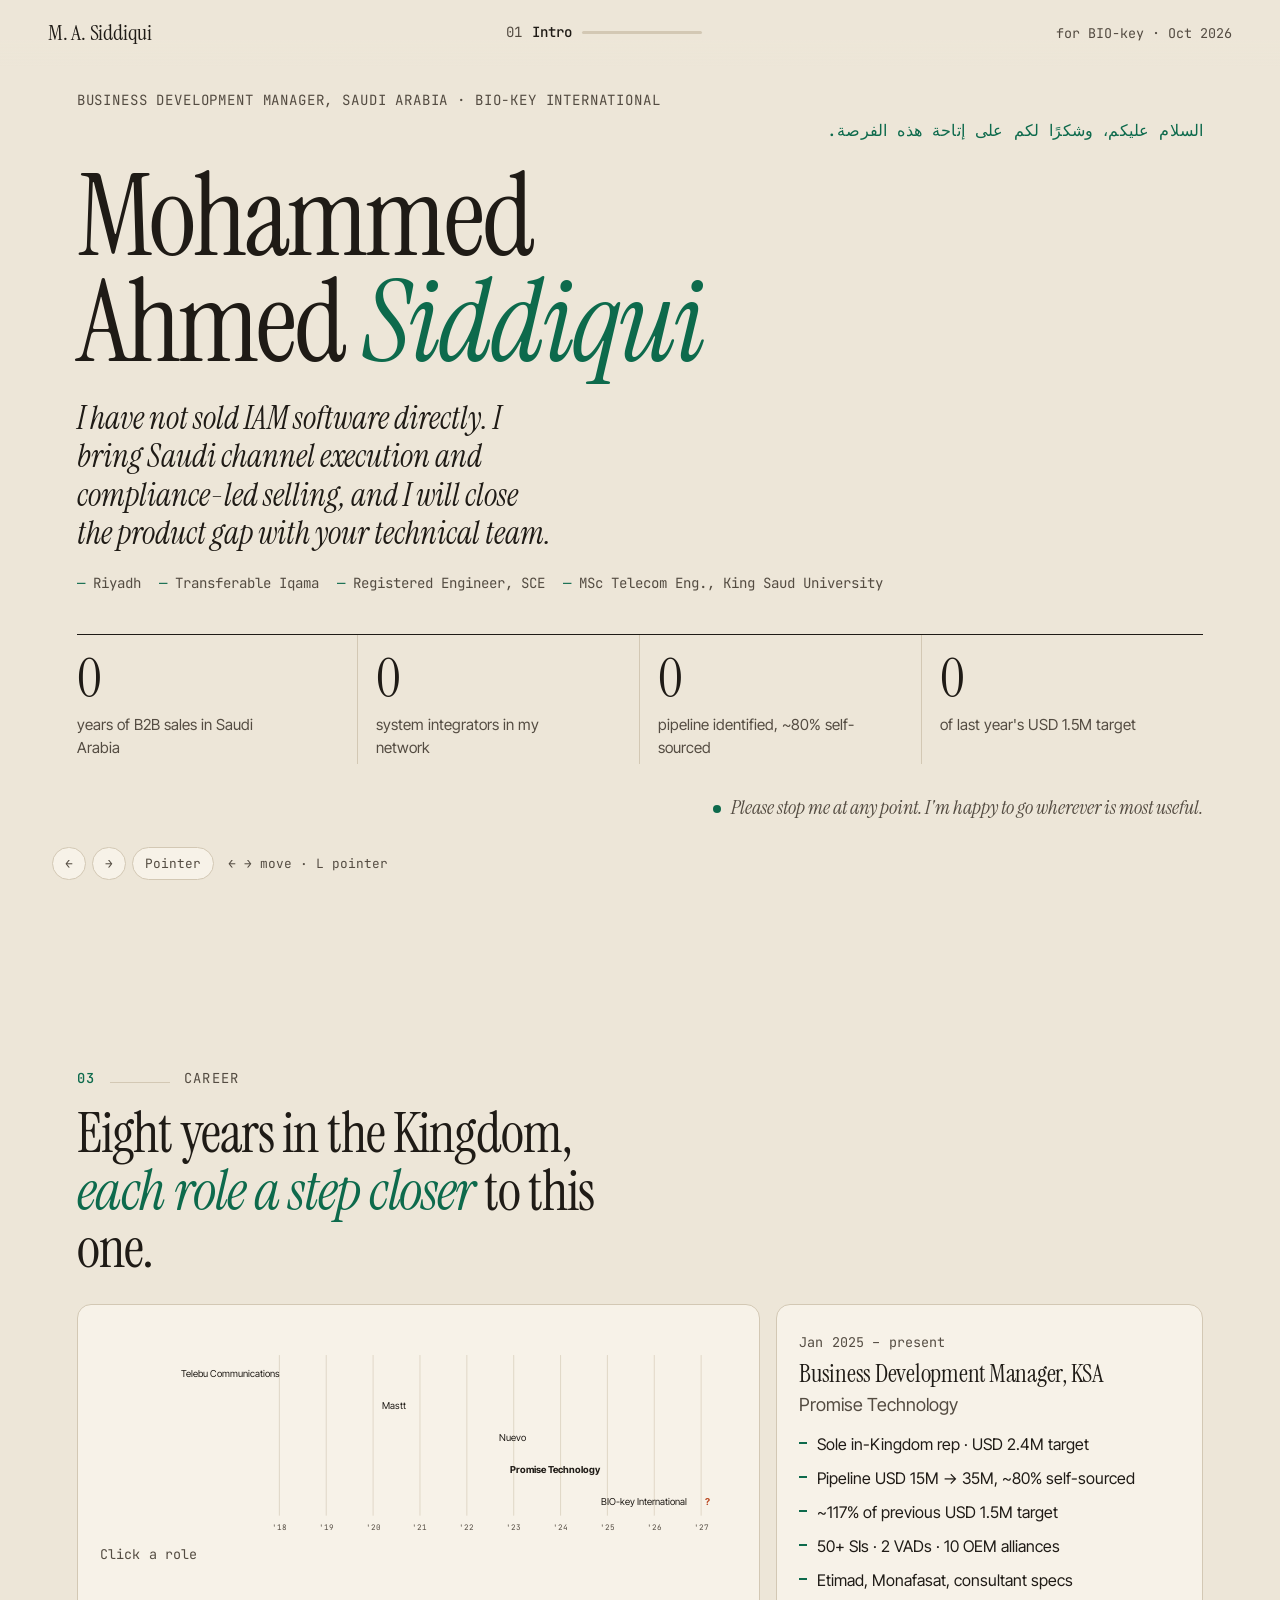
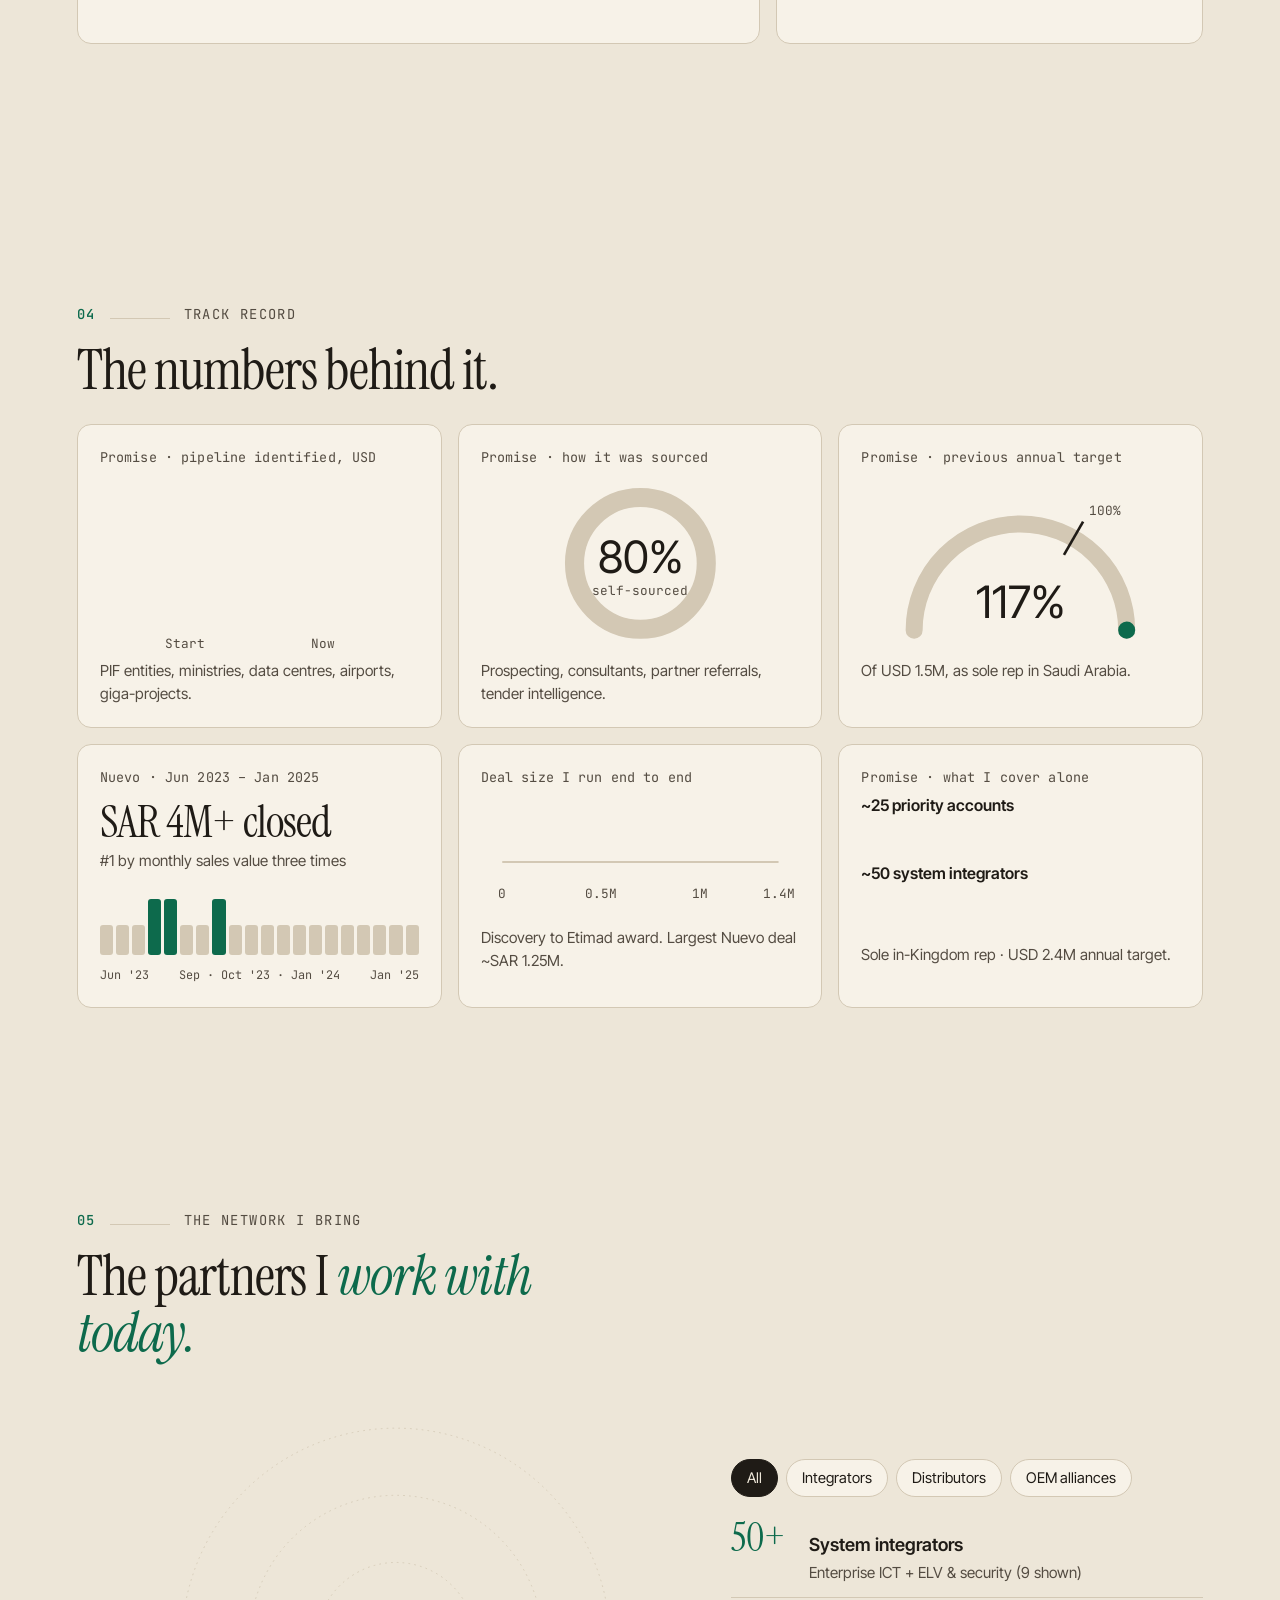
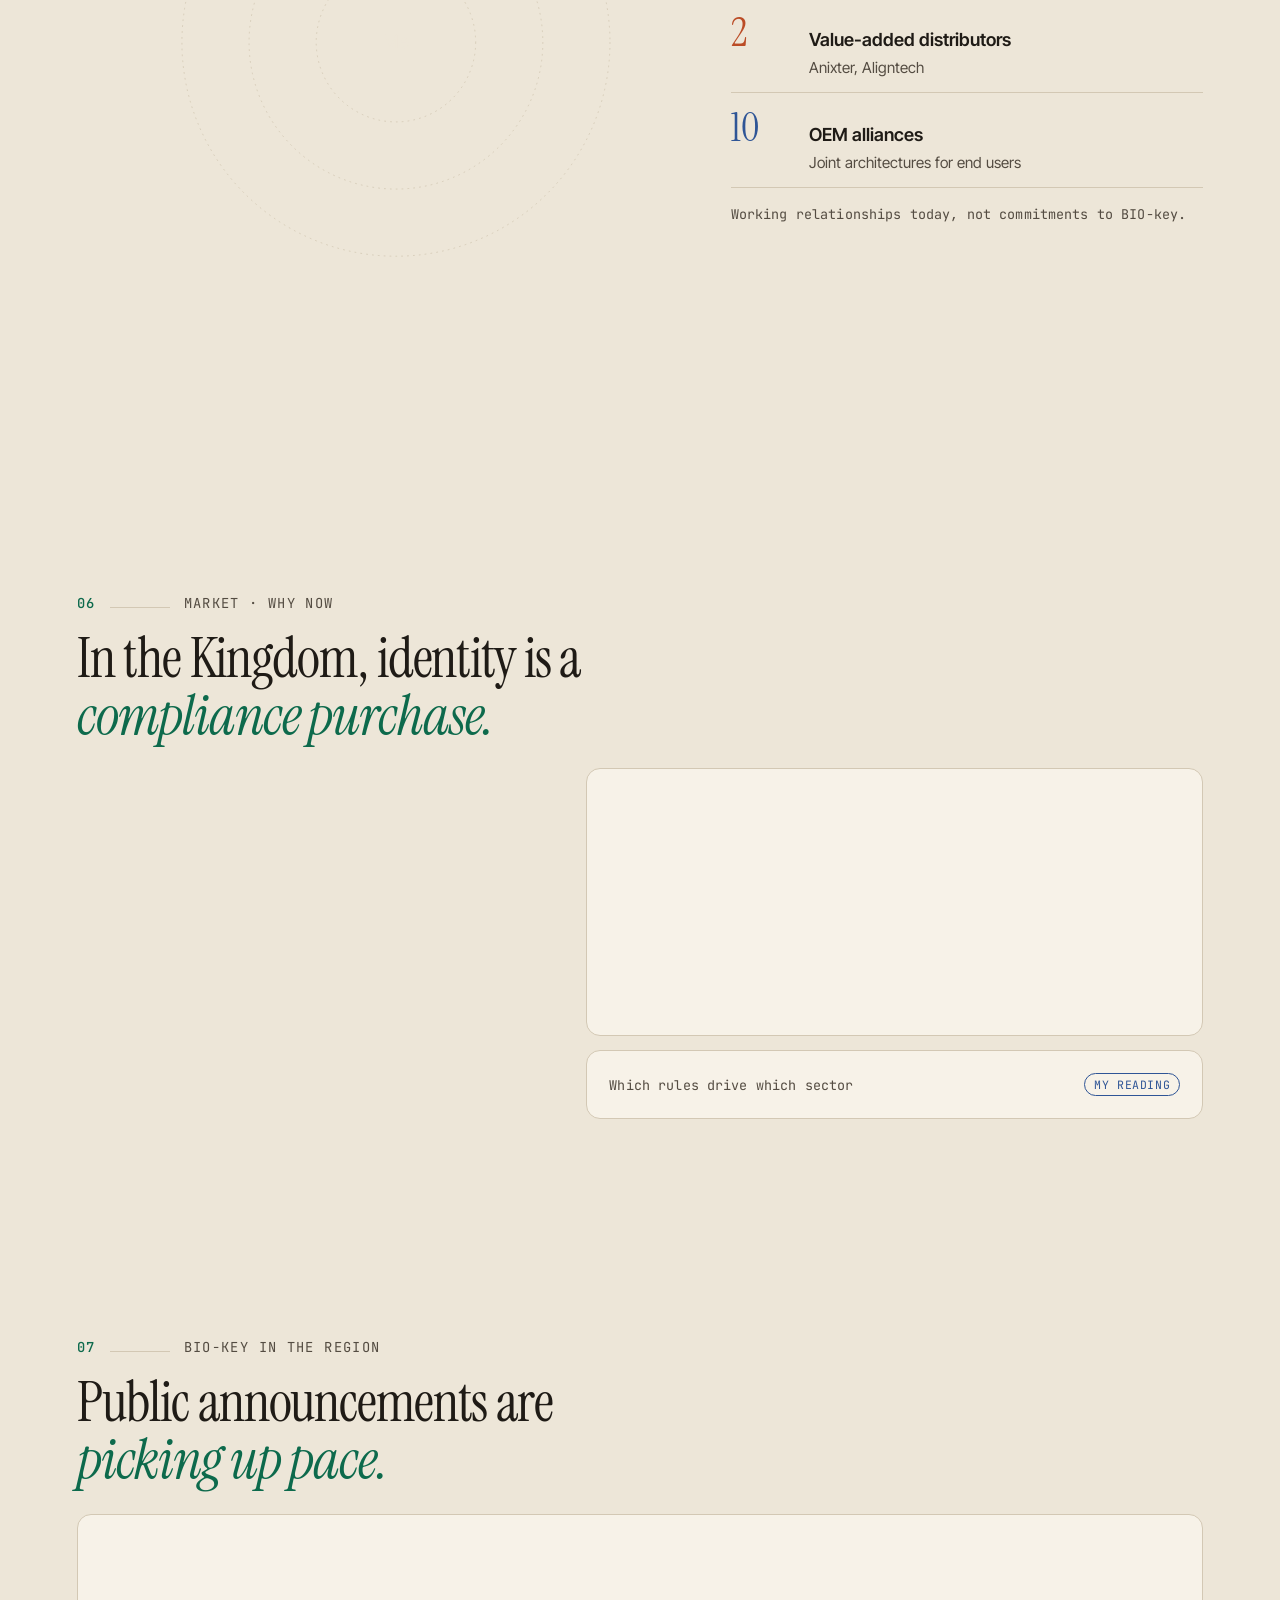
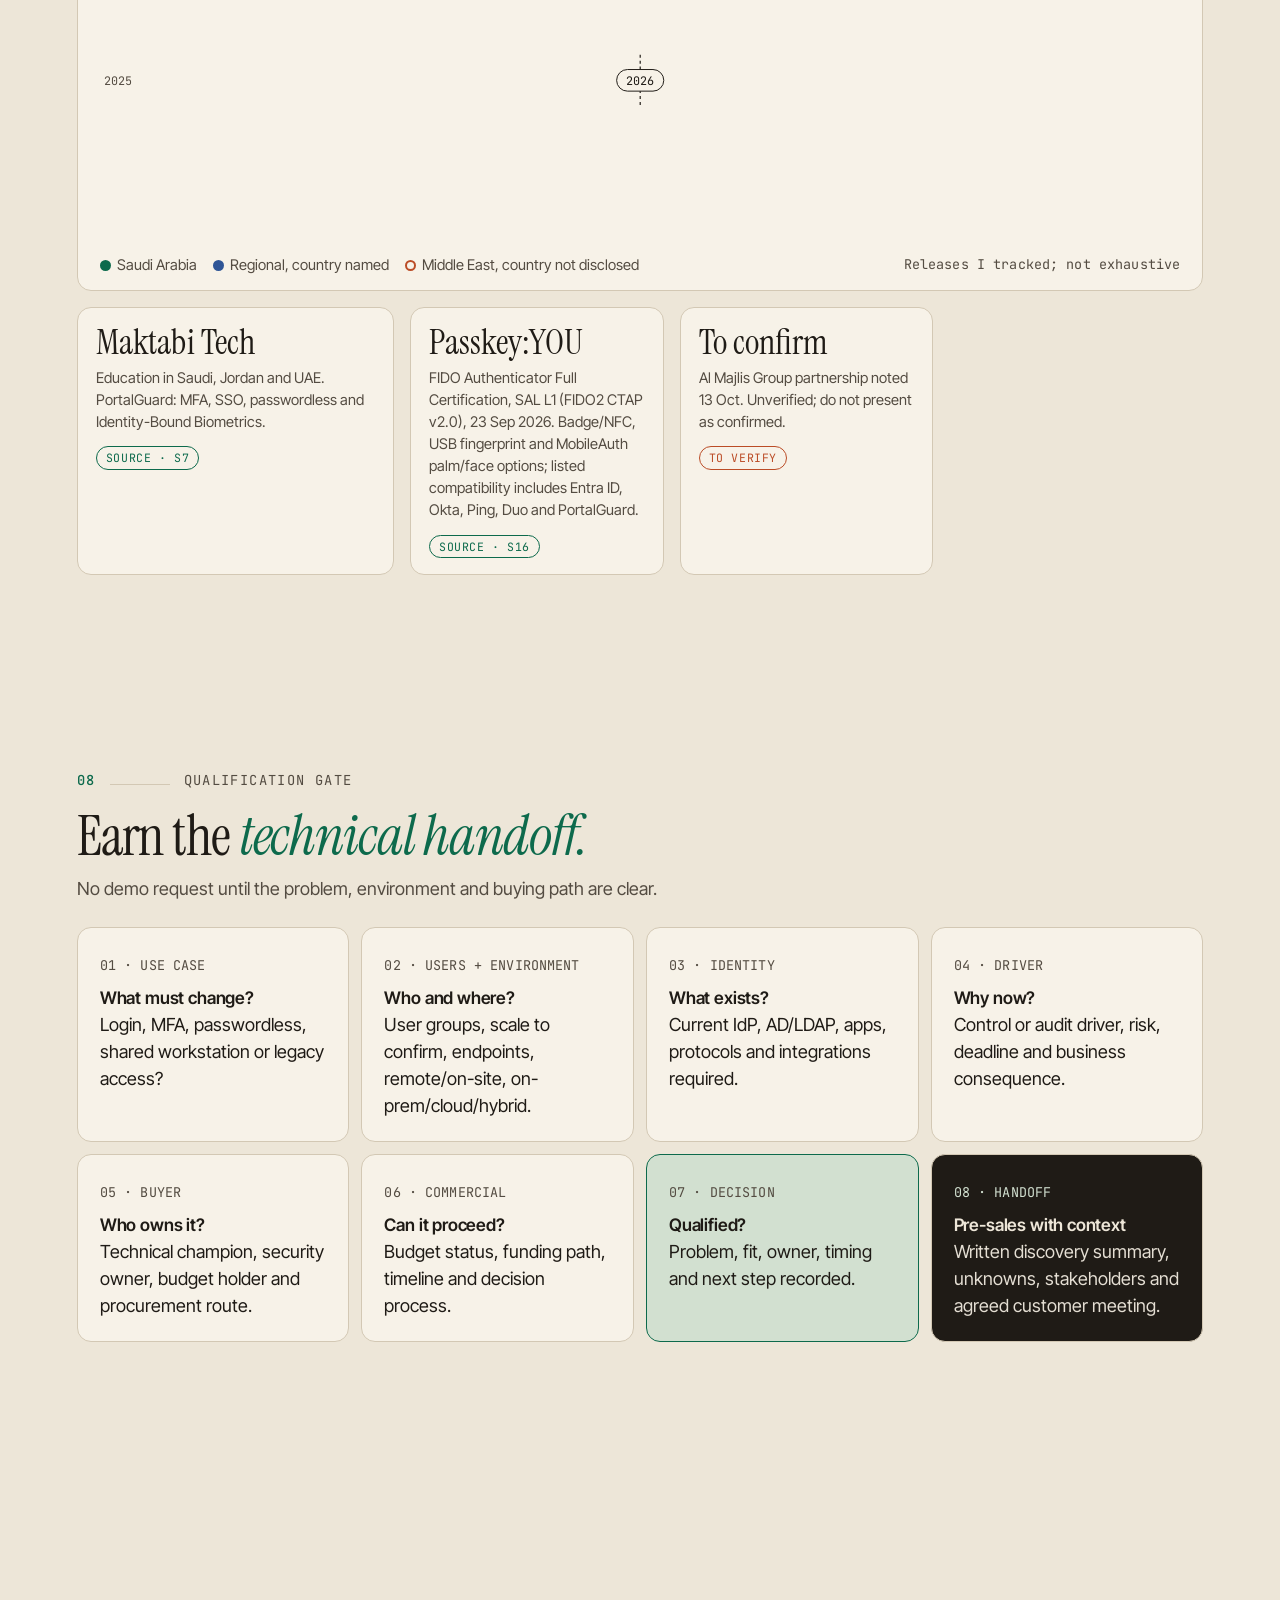
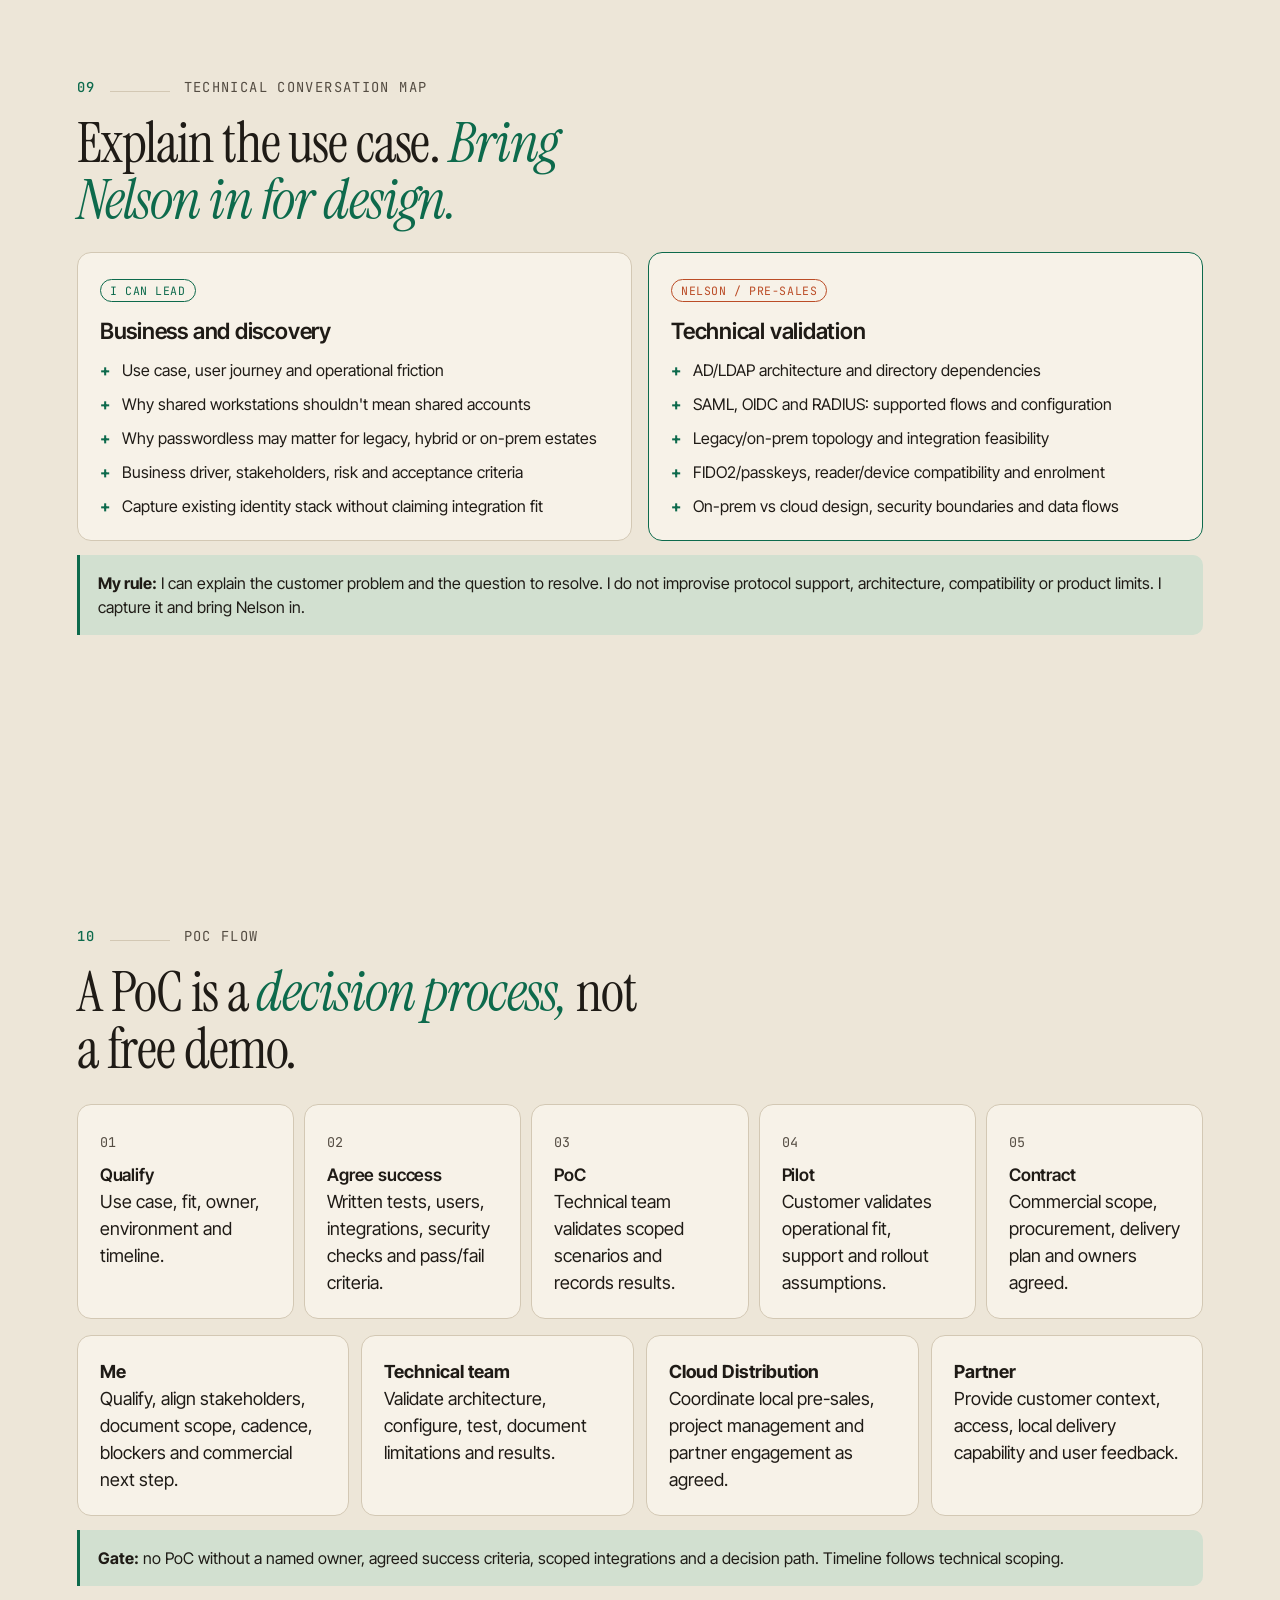
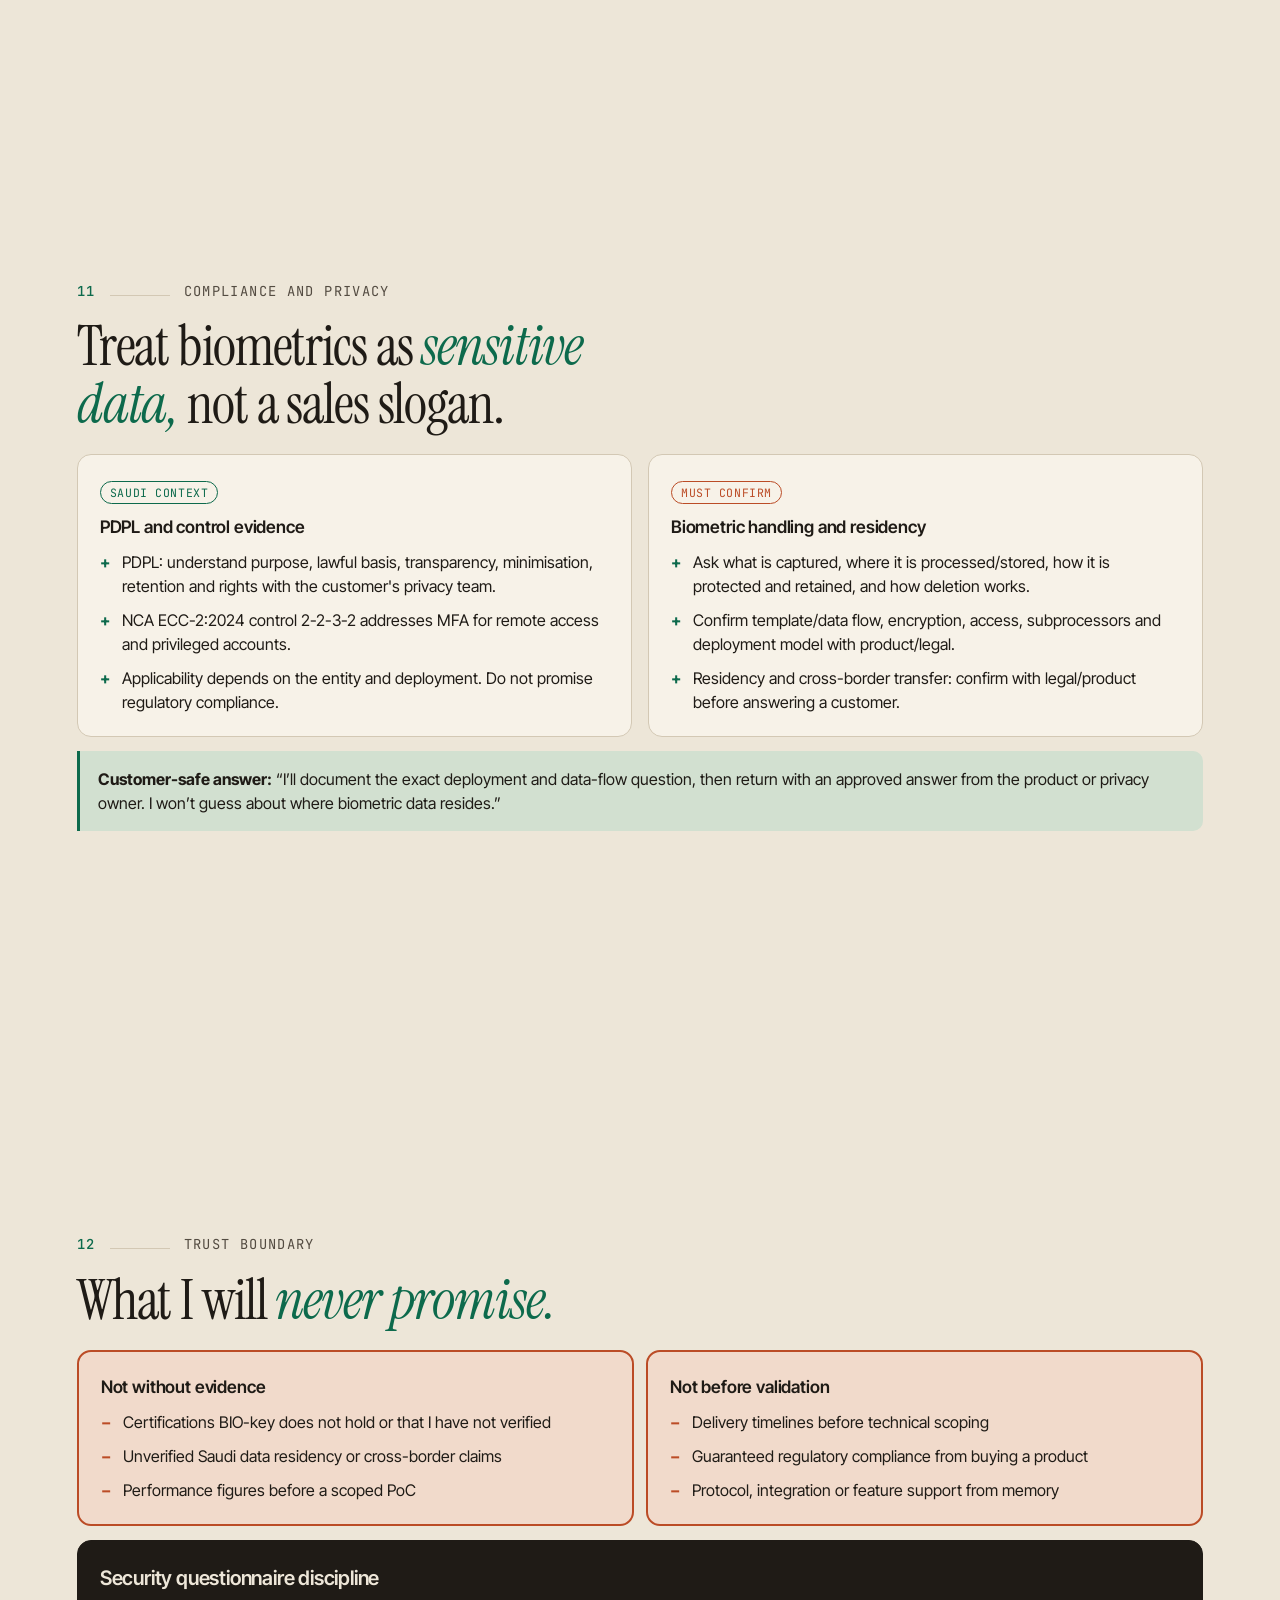
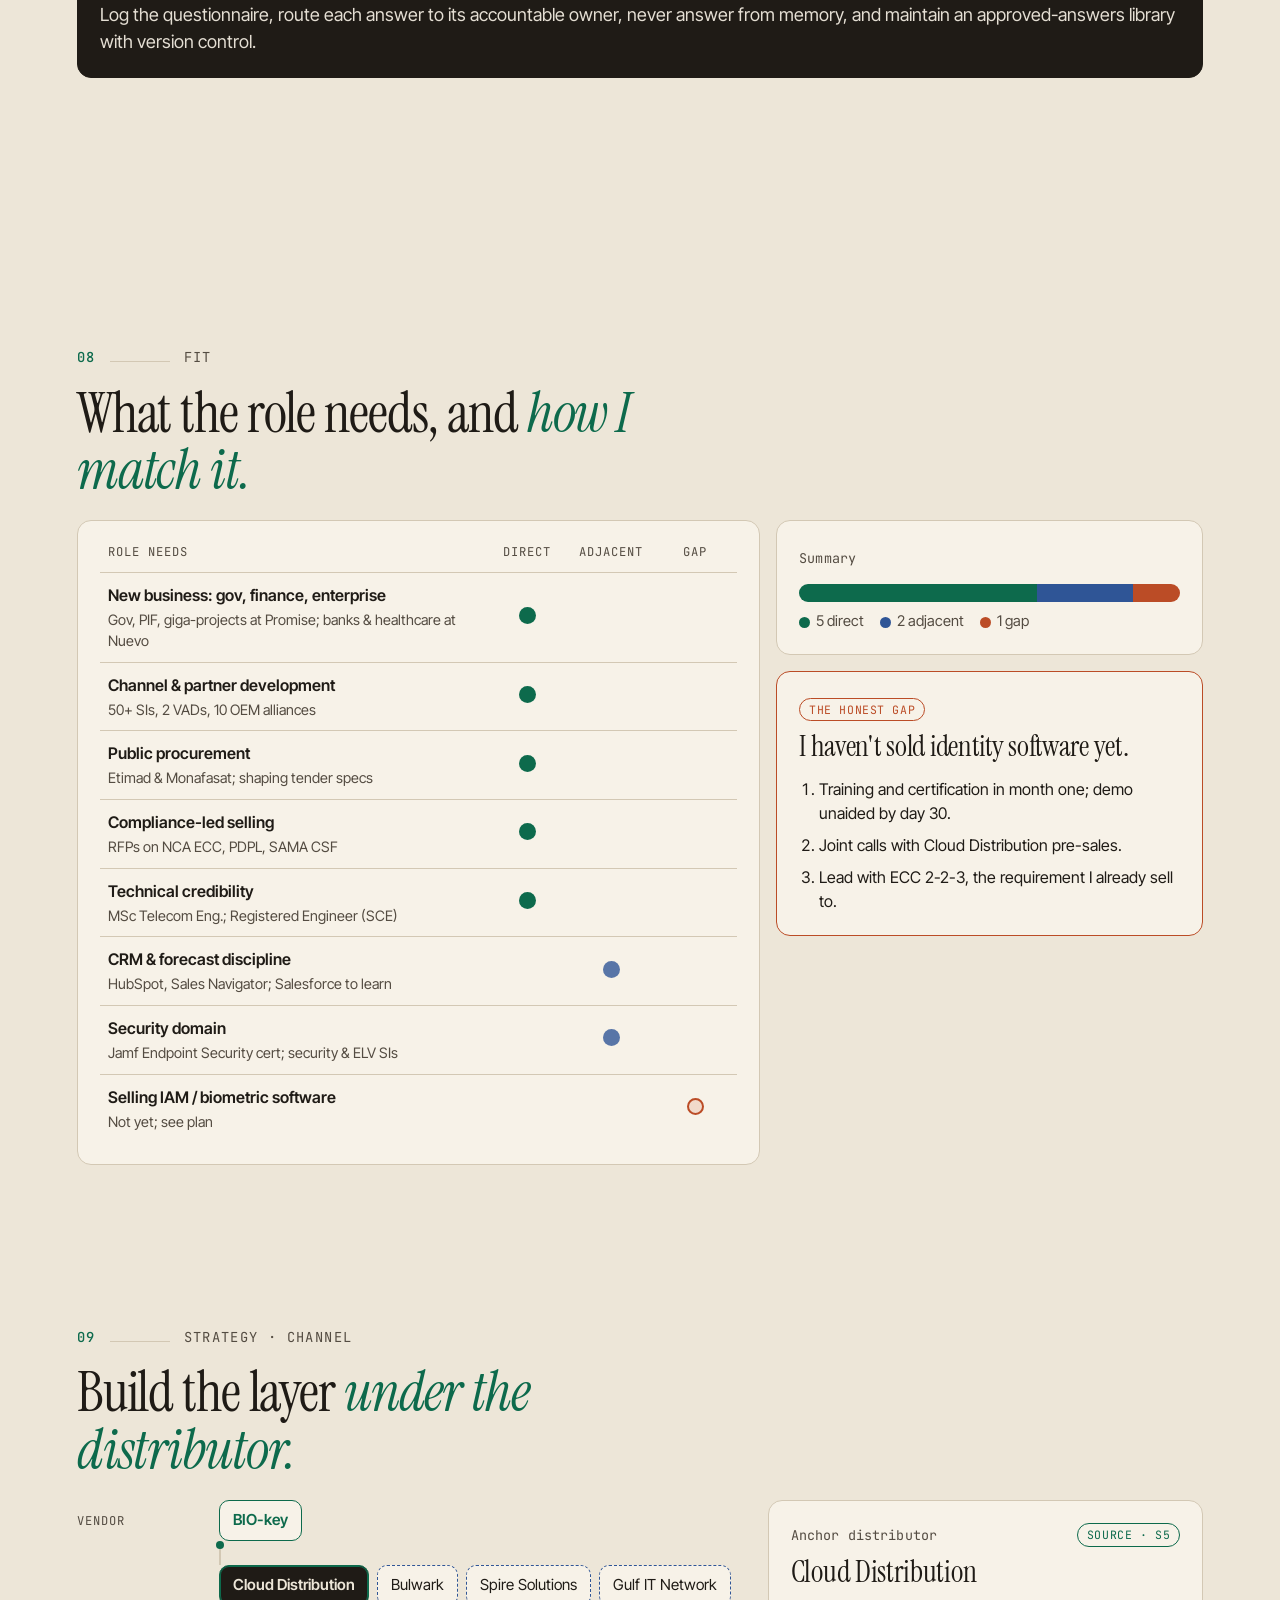
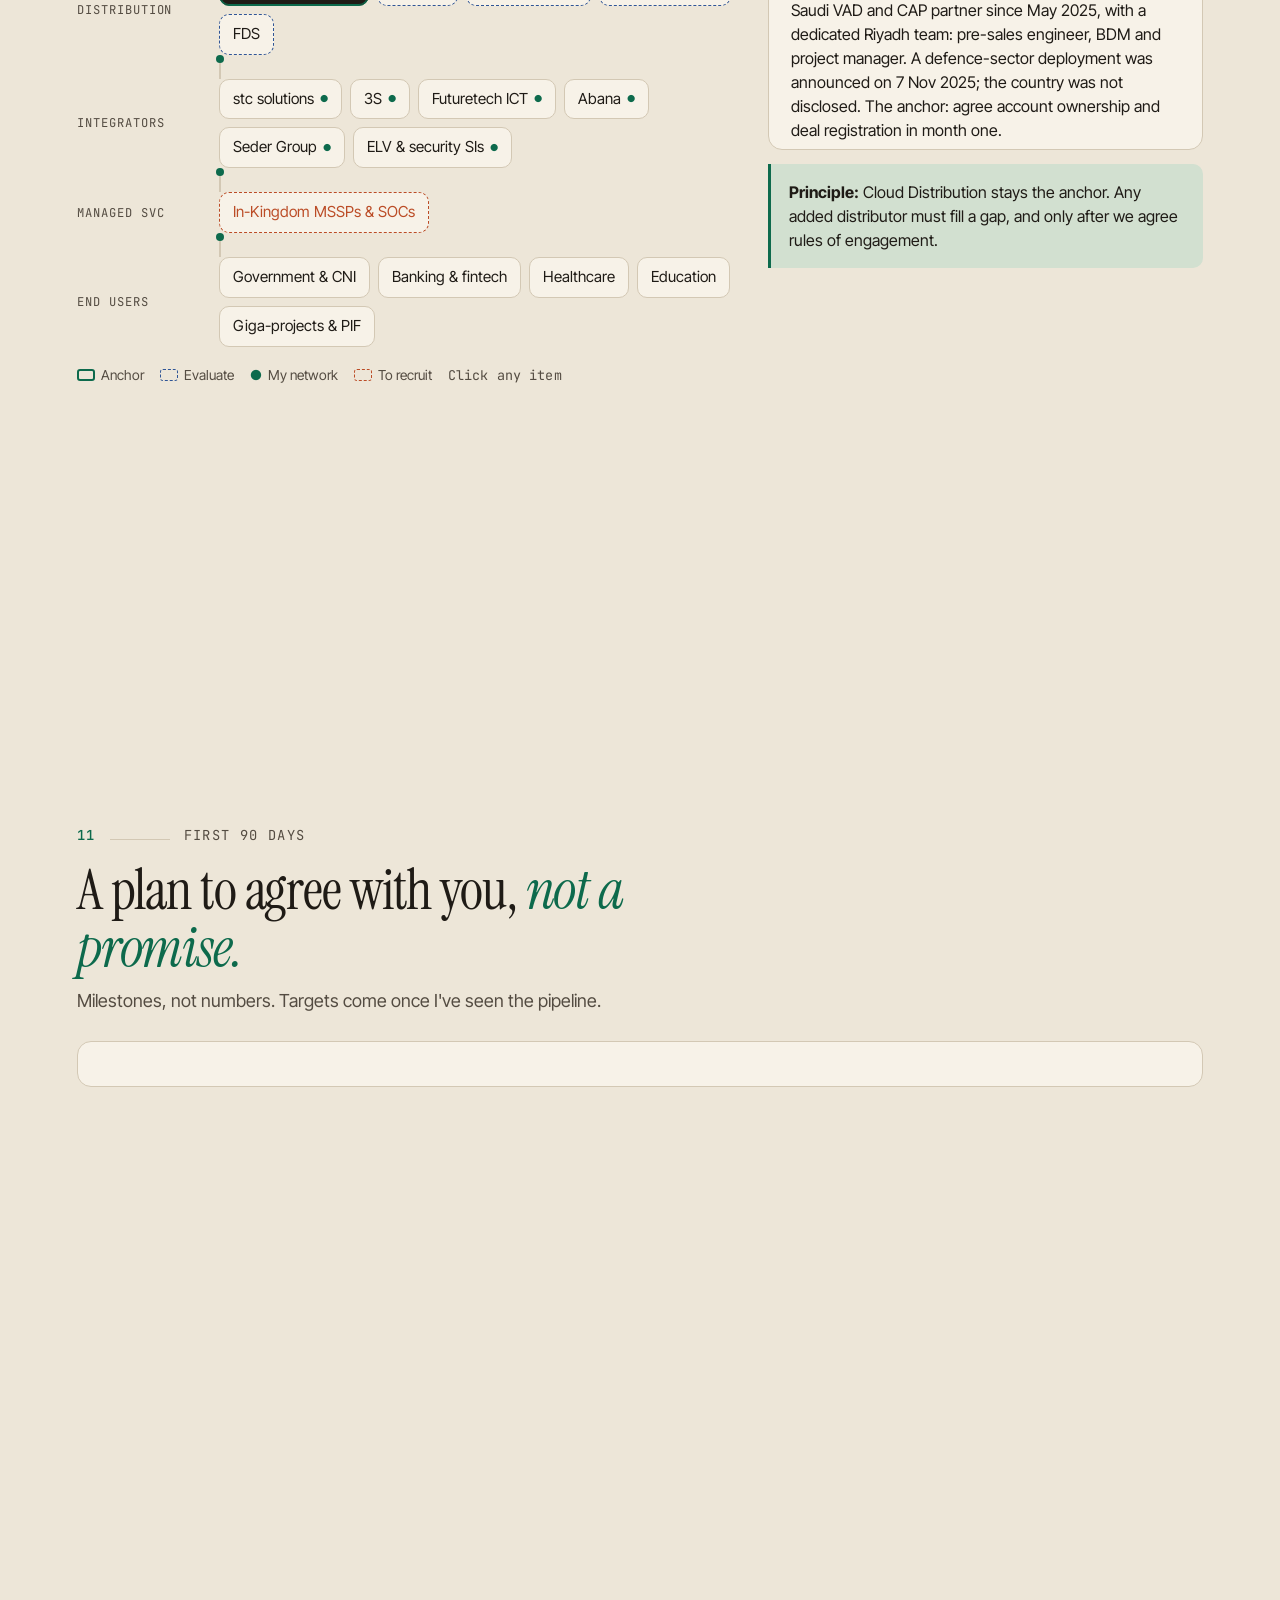
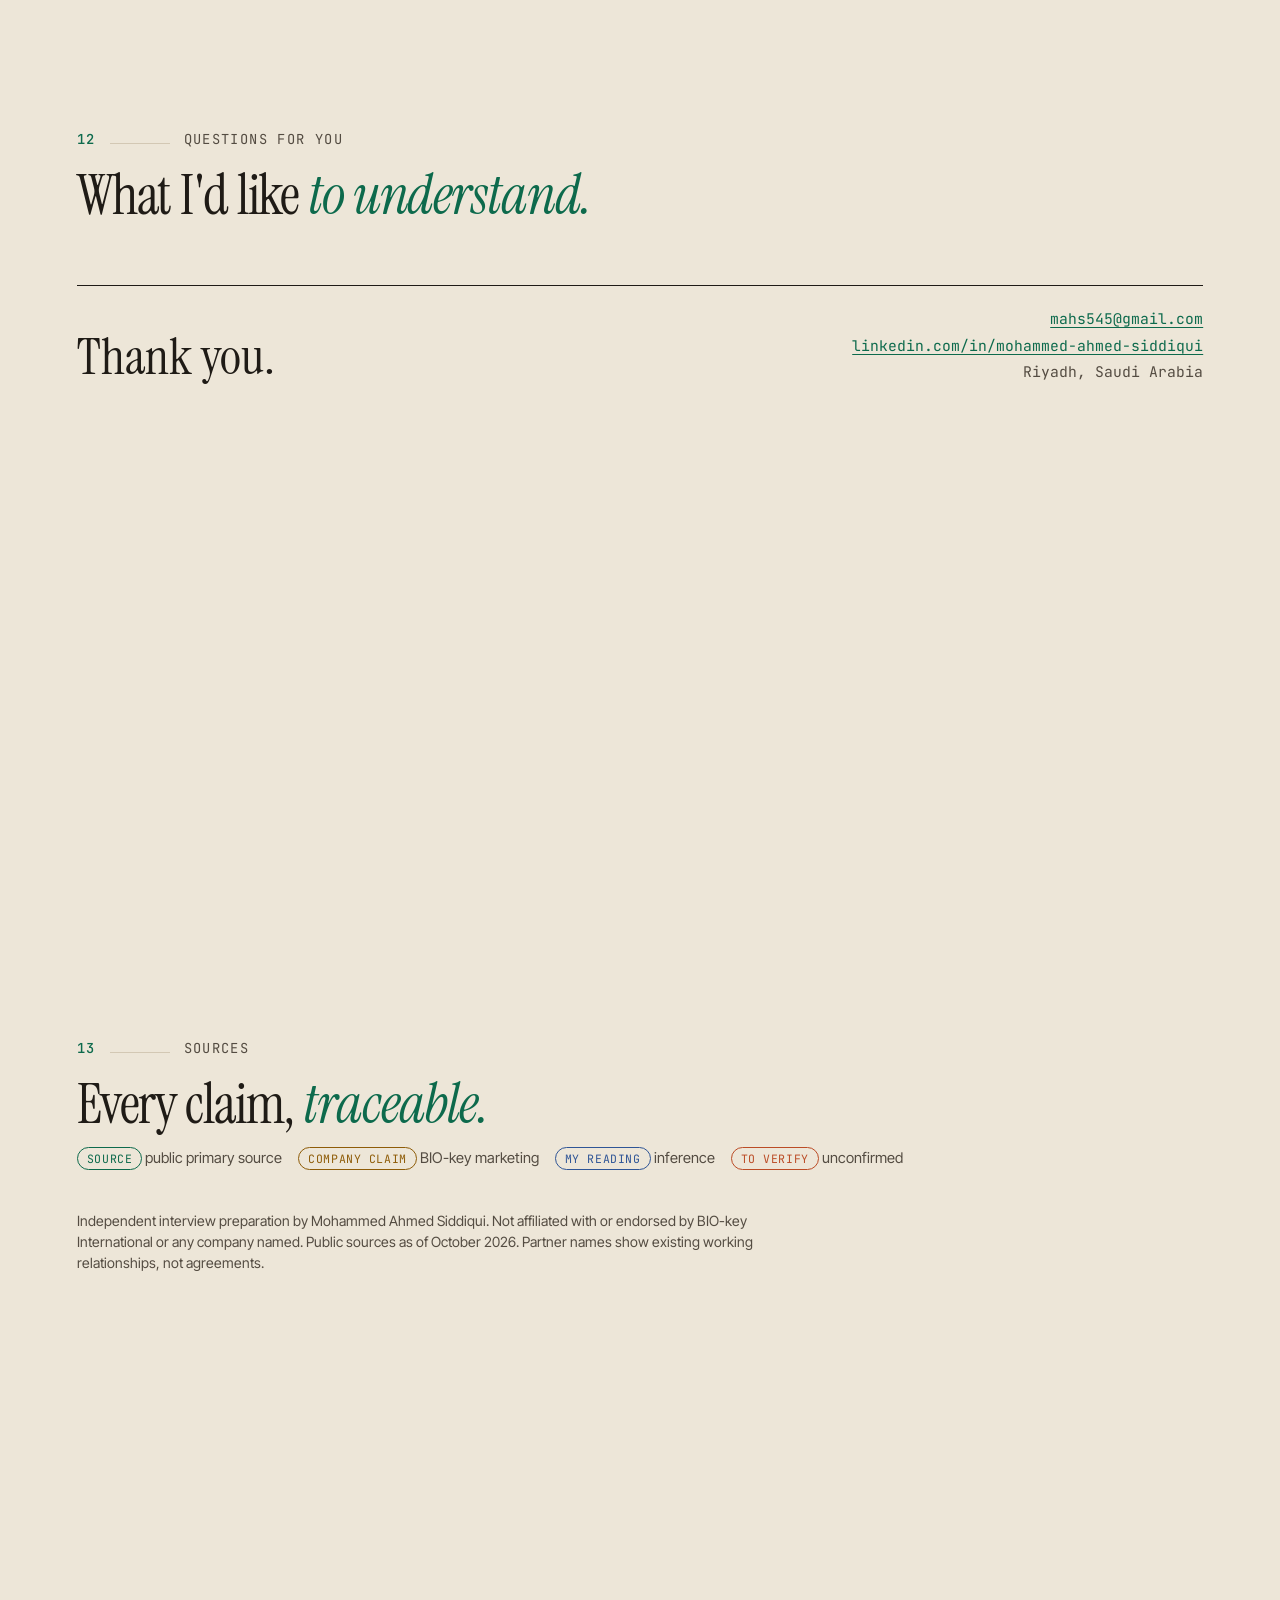
==== commit c7f1881d: "Fix blank page issue: make .r elements visible by default (remove opacity:0)" ====
--- a/bio-key-v2/index.html
+++ b/bio-key-v2/index.html
@@ -81,7 +81,7 @@
 svg .m{font-family:var(--mono);fill:var(--mut);font-size:12px}
 
 /* motion */
-.r{opacity:0;transform:translateY(22px);transition:opacity .8s var(--ease),transform 1s var(--ease);transition-delay:calc(var(--d,0) * 75ms)}
+.r{opacity:1;transform:none;transition:opacity .8s var(--ease),transform 1s var(--ease);transition-delay:calc(var(--d,0) * 75ms)}
 .in .r{opacity:1;transform:none}
 .in .sh .ln{animation:ln 1s var(--ease) both}
 @keyframes ln{from{transform:scaleX(0)}}
